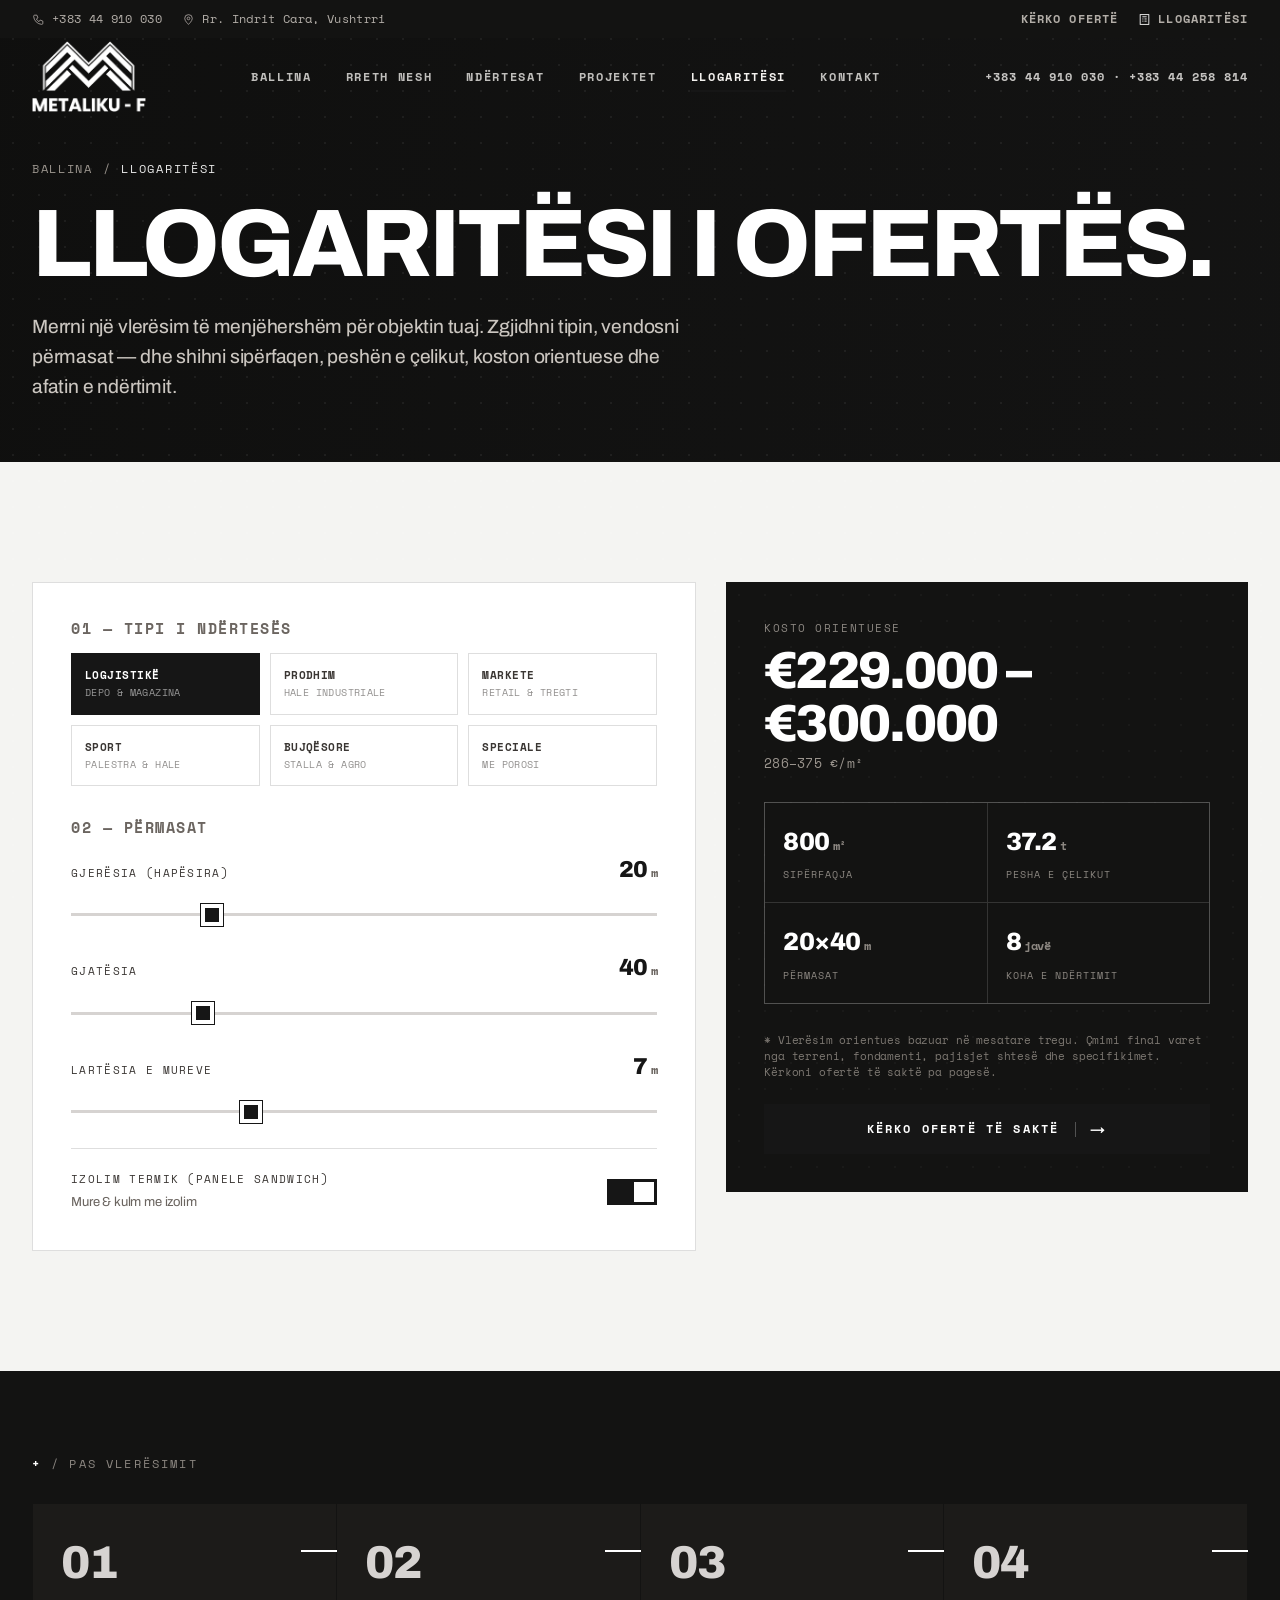
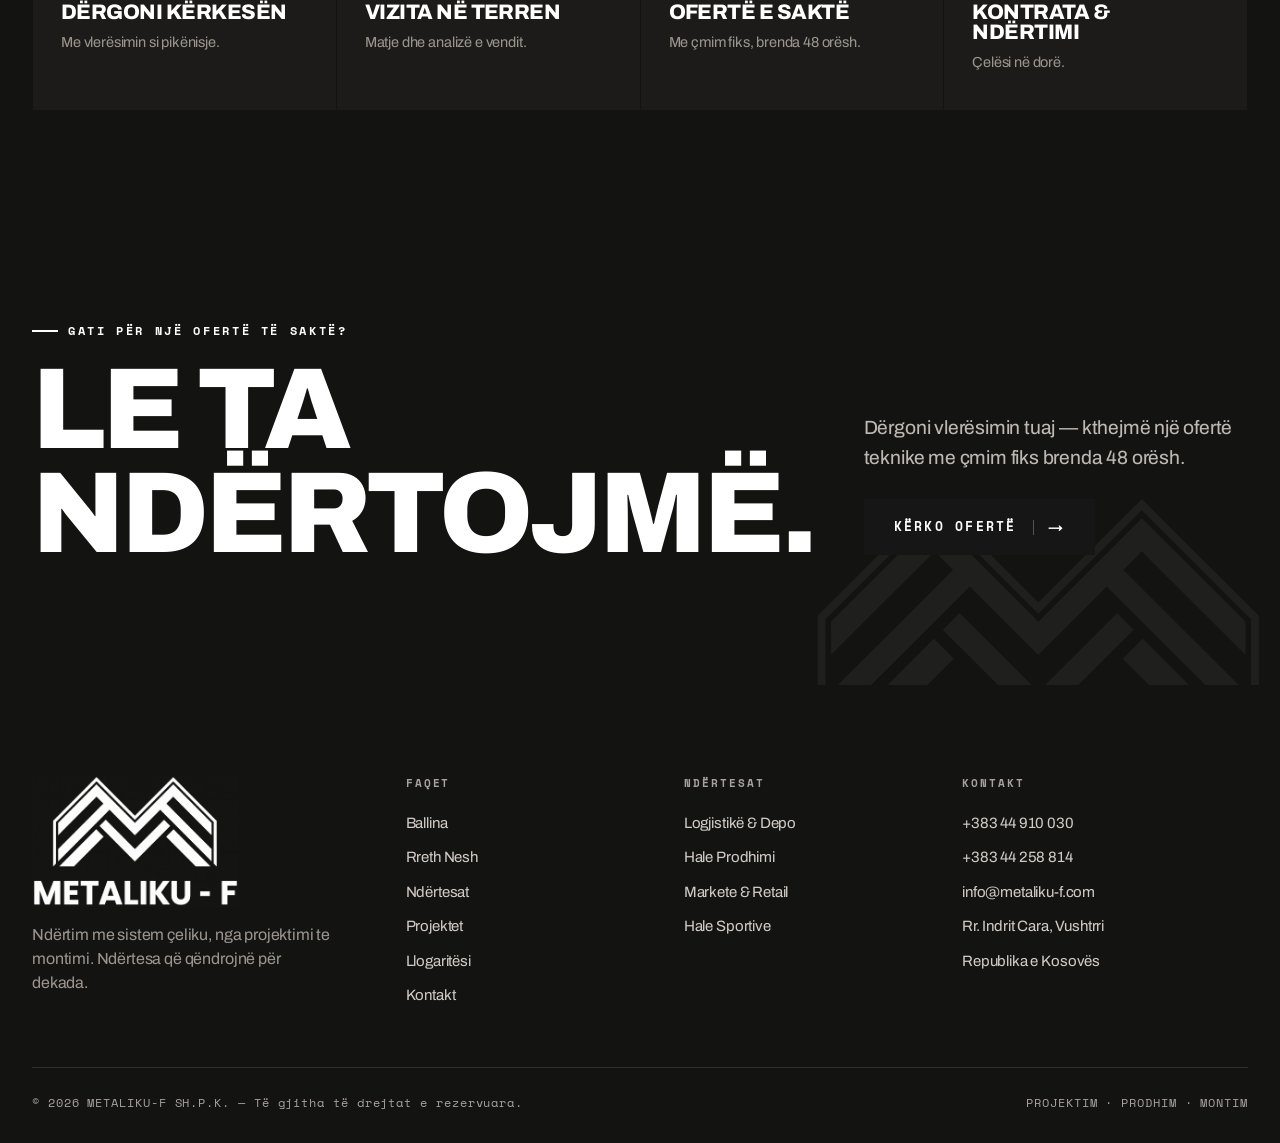
==== kalkulo.html @ 047d623b "Initial commit on Metaliku-f repo" ====
﻿<!DOCTYPE html>
<html lang="sq">
<head>
<meta charset="UTF-8">
<meta name="viewport" content="width=device-width, initial-scale=1.0">
<title>Llogaritësi i Ofertës — METALIKU-F</title>
<meta name="description" content="Llogaritësi i ofertës nga METALIKU-F — vlerësoni sipërfaqen, peshën e çelikut, koston orientuese dhe kohën e ndërtimit për objektin tuaj.">
<link rel="preconnect" href="https://fonts.googleapis.com">
<link rel="preconnect" href="https://fonts.gstatic.com" crossorigin>
<link href="https://fonts.googleapis.com/css2?family=Archivo:wght@400;500;600;700;800;900&family=Space+Mono:wght@400;700&display=swap" rel="stylesheet">
<link rel="icon" type="image/png" href="assets/logo-mark.png">
<link rel="stylesheet" href="assets/styles.css">
</head>
<body>

<div class="topbar">
  <div class="wrap topbar__in">
    <div class="topbar__l">
      <a href="tel:+383449100300"><svg class="ic" viewBox="0 0 24 24"><path d="M5 4h4l2 5-3 2a14 14 0 0 0 5 5l2-3 5 2v4a2 2 0 0 1-2 2A16 16 0 0 1 3 6a2 2 0 0 1 2-2z"/></svg> +383 44 910 030</a>
      <a class="addr" href="https://www.google.com/maps/search/?api=1&query=Rr.+Indrit+Cara,+Vushtrri,+Kosovo" target="_blank" rel="noopener"><svg class="ic" viewBox="0 0 24 24"><path d="M12 21s7-6.2 7-11a7 7 0 1 0-14 0c0 4.8 7 11 7 11z"/><circle cx="12" cy="10" r="2.5"/></svg> Rr. Indrit Cara, Vushtrri</a>
    </div>
    <div class="topbar__r">
      <a class="lk" href="kontakt.html">Kërko Ofertë</a>
      <a class="lk" href="kalkulo.html"><svg class="ic" viewBox="0 0 24 24"><rect x="4" y="3" width="16" height="18"/><path d="M8 7h8M8 11h2M12 11h4M8 15h2M12 15h4"/></svg> Llogaritësi</a>
    </div>
  </div>
</div>

<header class="hdr on-dark" data-screen-label="Header">
  <div class="wrap hdr__in">
    <a href="index.html" class="brand" aria-label="METALIKU-F"><img class="brand__logo" src="assets/logo-nav.png" alt="METALIKU-F"></a>
    <nav class="nav">
      <a href="index.html">Ballina</a>
      <a href="rreth.html">Rreth Nesh</a>
      <a href="sherbimet.html">Ndërtesat</a>
      <a href="projektet.html">Projektet</a>
      <a href="kalkulo.html" class="active">Llogaritësi</a>
      <a href="kontakt.html">Kontakt</a>
    </nav>
    <div class="hdr__right">
      <span class="hdr__phone">+383 44 910 030 · +383 44 258 814</span>
      <button class="burger" aria-label="Menu"><span></span><span></span></button>
    </div>
  </div>
</header>
<div class="mmenu">
  <a href="index.html">Ballina</a>
  <a href="rreth.html">Rreth Nesh</a>
  <a href="sherbimet.html">Ndërtesat</a>
  <a href="projektet.html">Projektet</a>
  <a href="kalkulo.html">Llogaritësi</a>
  <a href="kontakt.html">Kontakt</a>
  <div class="mm-meta">+383 44 910 030 · +383 44 258 814 · info@metaliku-f.com</div>
</div>

<section class="phero" style="padding-bottom:60px" data-screen-label="Hero — Llogaritësi">
  <div class="phero__bg ph ph--dark ph--photo" data-label="[ FOTO: STRUKTURË ÇELIKU ]" style="background-image:url('https://images.unsplash.com/photo-1623489254637-a2dd8375243d?q=72&w=1920&auto=format&fit=crop')"></div>
  <div class="phero__veil"></div>
  <div class="wrap phero__in">
    <div class="crumbs"><a href="index.html">Ballina</a> / <span>Llogaritësi</span></div>
    <h1>Llogaritësi <em>i ofertës.</em></h1>
    <p class="lede">Merrni një vlerësim të menjëhershëm për objektin tuaj. Zgjidhni tipin, vendosni përmasat — dhe shihni sipërfaqen, peshën e çelikut, koston orientuese dhe afatin e ndërtimit.</p>
  </div>
</section>

<section class="section" data-screen-label="Llogaritësi">
  <div class="wrap">
    <div class="calc" data-calc data-reveal>

      <!-- CONTROLS -->
      <div class="calc__panel">
        <h3>01 — Tipi i ndërtesës</h3>
        <div class="ctypes">
          <button class="ctype on" data-t="logjistike">Logjistikë<small>Depo & magazina</small></button>
          <button class="ctype" data-t="prodhim">Prodhim<small>Hale industriale</small></button>
          <button class="ctype" data-t="markete">Markete<small>Retail & tregti</small></button>
          <button class="ctype" data-t="sport">Sport<small>Palestra & hale</small></button>
          <button class="ctype" data-t="bujqesore">Bujqësore<small>Stalla & agro</small></button>
          <button class="ctype" data-t="speciale">Speciale<small>Me porosi</small></button>
        </div>

        <h3 style="margin-top:30px">02 — Përmasat</h3>
        <div style="margin-top:18px">
          <div class="crow">
            <div class="crow__top"><span class="crow__lab">Gjerësia (hapësira)</span><span class="crow__val"><span data-v="w">20</span><span class="u">m</span></span></div>
            <input class="slider" type="range" min="8" max="60" step="1" value="20" data-s="w">
          </div>
          <div class="crow">
            <div class="crow__top"><span class="crow__lab">Gjatësia</span><span class="crow__val"><span data-v="l">40</span><span class="u">m</span></span></div>
            <input class="slider" type="range" min="10" max="150" step="1" value="40" data-s="l">
          </div>
          <div class="crow">
            <div class="crow__top"><span class="crow__lab">Lartësia e mureve</span><span class="crow__val"><span data-v="h">7</span><span class="u">m</span></span></div>
            <input class="slider" type="range" min="4" max="14" step="1" value="7" data-s="h">
          </div>
          <div class="ctoggle">
            <div>
              <div class="crow__lab" style="margin-bottom:5px">Izolim termik (panele sandwich)</div>
              <div style="font-size:13px;color:var(--ink-3)">Mure & kulm me izolim</div>
            </div>
            <label class="switch"><input type="checkbox" data-insul checked><span class="track"></span></label>
          </div>
        </div>
      </div>

      <!-- RESULTS -->
      <div class="calc__res">
        <div class="deco deco--dots"></div>
        <div class="cres">
          <div class="cres__lab">Kosto orientuese</div>
          <div class="cres__big" data-r="price">€2.080.000 – €2.720.000</div>
          <div class="cres__sub" data-r="ppm">260–340 €/m²</div>
          <div class="cres__grid">
            <div class="cres__cell"><div class="n" data-r="area">800<span class="u">m²</span></div><div class="l">Sipërfaqja</div></div>
            <div class="cres__cell"><div class="n" data-r="steel">36.0<span class="u">t</span></div><div class="l">Pesha e çelikut</div></div>
            <div class="cres__cell"><div class="n" data-r="dim">20×40<span class="u">m</span></div><div class="l">Përmasat</div></div>
            <div class="cres__cell"><div class="n" data-r="weeks">8<span class="u">javë</span></div><div class="l">Koha e ndërtimit</div></div>
          </div>
          <div class="cres__note">* Vlerësim orientues bazuar në mesatare tregu. Çmimi final varet nga terreni, fondamenti, pajisjet shtesë dhe specifikimet. Kërkoni ofertë të saktë pa pagesë.</div>
          <a href="kontakt.html" class="btn btn--red"><span>Kërko Ofertë të Saktë <span class="arw">→</span></span></a>
        </div>
      </div>

    </div>
  </div>
</section>

<!-- HOW IT WORKS -->
<section class="section--dark section--tight" data-screen-label="Si funksionon">
  <div class="deco deco--dots"></div>
  <div class="wrap">
    <div class="idx" data-reveal style="margin-bottom:30px"><b>+</b> / Pas vlerësimit</div>
    <div class="proc">
      <div class="step" data-reveal style="background:var(--dark-2)"><div class="step__n">01</div><h3 style="color:#fff">Dërgoni kërkesën</h3><p style="color:#9a948d">Me vlerësimin si pikënisje.</p></div>
      <div class="step" data-reveal data-reveal-d="1" style="background:var(--dark-2)"><div class="step__n">02</div><h3 style="color:#fff">Vizita në terren</h3><p style="color:#9a948d">Matje dhe analizë e vendit.</p></div>
      <div class="step" data-reveal data-reveal-d="2" style="background:var(--dark-2)"><div class="step__n">03</div><h3 style="color:#fff">Ofertë e saktë</h3><p style="color:#9a948d">Me çmim fiks, brenda 48 orësh.</p></div>
      <div class="step" data-reveal data-reveal-d="3" style="background:var(--dark-2)"><div class="step__n">04</div><h3 style="color:#fff">Kontrata & ndërtimi</h3><p style="color:#9a948d">Çelësi në dorë.</p></div>
    </div>
  </div>
</section>

<section class="cta" data-screen-label="CTA">
  <div class="grid-lines"></div>
  <img class="cta__mark" src="assets/logo-mark.png" alt="">
  <div class="wrap cta__in">
    <div><span class="kicker">Gati për një ofertë të saktë?</span><h2 class="display cta__title" data-reveal>Le ta ndërtojmë.</h2></div>
    <div class="cta__r"><p class="lede" data-reveal>Dërgoni vlerësimin tuaj — kthejmë një ofertë teknike me çmim fiks brenda 48 orësh.</p><a href="kontakt.html" class="btn btn--red btn--lg" data-reveal data-reveal-d="1"><span>Kërko Ofertë <span class="arw">→</span></span></a></div>
  </div>
</section>

<footer class="ftr" data-screen-label="Footer">
  <div class="wrap">
    <div class="ftr__top">
      <div><img class="ftr__logo" src="assets/logo-full.png" alt="Metaliku-F"><p style="margin-top:16px;max-width:34ch;color:#9a948d">Ndërtim me sistem çeliku, nga projektimi te montimi. Ndërtesa që qëndrojnë për dekada.</p></div>
      <div><h4>Faqet</h4><ul><li><a href="index.html">Ballina</a></li><li><a href="rreth.html">Rreth Nesh</a></li><li><a href="sherbimet.html">Ndërtesat</a></li><li><a href="projektet.html">Projektet</a></li><li><a href="kalkulo.html">Llogaritësi</a></li><li><a href="kontakt.html">Kontakt</a></li></ul></div>
      <div><h4>Ndërtesat</h4><ul><li><a href="sherbimet.html#logjistike">Logjistikë & Depo</a></li><li><a href="sherbimet.html#prodhim">Hale Prodhimi</a></li><li><a href="sherbimet.html#markete">Markete & Retail</a></li><li><a href="sherbimet.html#sport">Hale Sportive</a></li></ul></div>
      <div><h4>Kontakt</h4><ul><li><a href="tel:+383449100300">+383 44 910 030</a></li><li><a href="tel:+38344258814">+383 44 258 814</a></li><li><a href="mailto:info@metaliku-f.com">info@metaliku-f.com</a></li><li>Rr. Indrit Cara, Vushtrri</li><li>Republika e Kosovës</li></ul></div>
    </div>
    <div class="ftr__bottom"><span>© <span data-year>2026</span> METALIKU-F SH.P.K. — Të gjitha të drejtat e rezervuara.</span><span>PROJEKTIM · PRODHIM · MONTIM</span></div>
  </div>
</footer>

<script src="assets/site.js"></script>
</body>
</html>
---- assets/styles.css ----
/* =========================================================
   ÇELIKU-V — Industrial steel construction
   Shared design system
   ========================================================= */

/* ---------- Tokens ---------- */
:root{
  --bg:#f4f4f2;          /* warm concrete */
  --paper:#ffffff;
  --ink:#161616;         /* near black */
  --ink-2:#3a3633;
  --ink-3:#6b6560;
  --steel:#a8a29e;       /* concrete gray */
  --steel-2:#d6d3d1;
  --line:rgba(22,22,22,.14);
  --line-soft:rgba(22,22,22,.08);
  --dark:#131312;        /* dark band */
  --dark-2:#1c1b19;
  --red:#161616;         /* mono accent (logo black) on light surfaces */
  --red-ink:#000000;     /* accent hover */

  --shadow:0 1px 0 rgba(0,0,0,.04), 0 18px 40px -24px rgba(0,0,0,.35);

  --font-d:"Archivo",-apple-system,system-ui,sans-serif;
  --font-m:"Space Mono",ui-monospace,monospace;

  --nav-h:78px;
  --maxw:1320px;
  --notch:14px;          /* clipped-corner size */
  --ease:cubic-bezier(.22,.61,.36,1);
}

*{box-sizing:border-box;margin:0;padding:0}
html{scroll-behavior:smooth;-webkit-text-size-adjust:100%}
body{
  font-family:var(--font-d);
  background:var(--bg);
  color:var(--ink);
  line-height:1.5;
  font-weight:420;
  letter-spacing:-.01em;
  overflow-x:hidden;
  -webkit-font-smoothing:antialiased;
  text-rendering:optimizeLegibility;
}
img{display:block;max-width:100%}
a{color:inherit;text-decoration:none}
::selection{background:var(--red);color:#fff}

/* ---------- Layout ---------- */
.wrap{max-width:var(--maxw);margin:0 auto;padding:0 32px}
.section{padding:120px 0;position:relative}
.section--dark{background:var(--dark);color:#f3f1ee}
.section--tight{padding:84px 0}
@media(max-width:780px){
  .section{padding:78px 0}
  .wrap{padding:0 20px}
}

/* ---------- Type ---------- */
.kicker{
  font-family:var(--font-m);
  font-size:12px;
  font-weight:700;
  letter-spacing:.22em;
  text-transform:uppercase;
  color:var(--red);
  display:inline-flex;
  align-items:center;
  gap:10px;
}
.kicker::before{content:"";width:26px;height:2px;background:var(--red);display:inline-block}
.kicker--plain::before{display:none}

h1,h2,h3{font-weight:800;line-height:.96;letter-spacing:-.025em;text-transform:uppercase}
.display{
  font-weight:840;
  font-size:clamp(48px,9vw,128px);
  line-height:.9;
  letter-spacing:-.035em;
  text-transform:uppercase;
}
.h2{font-size:clamp(34px,5.4vw,72px);letter-spacing:-.03em}
.h3{font-size:clamp(22px,2.6vw,30px);letter-spacing:-.02em}
.lede{
  font-size:clamp(17px,1.5vw,21px);
  line-height:1.55;
  font-weight:440;
  letter-spacing:-.01em;
  color:var(--ink-2);
  max-width:60ch;
  text-wrap:pretty;
}
.section--dark .lede{color:#bdb8b2}
.mono{font-family:var(--font-m);font-weight:400}
.muted{color:var(--ink-3)}

/* index tag like  01 / SHËRBIME */
.idx{
  font-family:var(--font-m);
  font-size:12px;
  letter-spacing:.18em;
  text-transform:uppercase;
  color:var(--ink-3);
  display:flex;align-items:center;gap:10px;
}
.idx b{color:var(--ink);font-weight:700}
.section--dark .idx{color:#8b8680}
.section--dark .idx b{color:#fff}

/* ---------- Buttons ---------- */
.btn{
  position:relative;
  display:inline-flex;
  align-items:center;
  gap:16px;
  font-family:var(--font-m);
  font-size:12px;
  font-weight:700;
  letter-spacing:.18em;
  text-transform:uppercase;
  padding:16px 24px;
  border:none;
  cursor:pointer;
  color:#fff;
  background:var(--ink);
  transition:background .3s var(--ease),transform .3s var(--ease),box-shadow .3s var(--ease);
  -webkit-tap-highlight-color:transparent;
}
.btn>span{display:inline-flex;align-items:center;gap:16px}
.btn .arw{
  font-family:var(--font-d);font-weight:700;font-size:15px;line-height:1;
  padding-left:14px;border-left:1px solid rgba(255,255,255,.26);
  transition:transform .3s var(--ease);
}
.btn:hover{transform:translateY(-2px);box-shadow:0 14px 28px -16px rgba(0,0,0,.6)}
.btn:hover .arw{transform:translateX(4px)}
.btn:active{transform:translateY(0);transition-duration:.08s}

/* default (dark) hover deepens to true black */
.btn:not(.btn--red):not(.btn--ghost):hover{background:#000}

.btn--red{background:var(--red)}
.btn--red:hover{background:var(--red-ink)}

.btn--ghost{background:transparent;color:var(--ink);box-shadow:inset 0 0 0 1px var(--ink)}
.btn--ghost .arw{border-left-color:rgba(22,22,22,.22)}
.btn--ghost:hover{background:var(--ink);color:#fff;box-shadow:inset 0 0 0 1px var(--ink)}
.btn--ghost:hover .arw{border-left-color:rgba(255,255,255,.26)}
.section--dark .btn--ghost{color:#f3f1ee;box-shadow:inset 0 0 0 1px rgba(255,255,255,.4)}
.section--dark .btn--ghost .arw{border-left-color:rgba(255,255,255,.25)}
.section--dark .btn--ghost:hover{background:#fff;color:var(--ink)}
.section--dark .btn--ghost:hover .arw{border-left-color:rgba(22,22,22,.22)}
.btn--lg{padding:19px 30px;font-size:12.5px}
.btn--block{
  display:flex;
  width:100%;
  max-width:100%;
}
.btn--block>span{
  width:100%;
  justify-content:space-between;
}
.btn--fill{overflow:hidden;isolation:isolate}
.btn--fill::before{
  content:"";
  position:absolute;
  inset:0;
  z-index:0;
  background:var(--red-ink);
  transform:scaleX(0);
  transform-origin:left center;
  transition:transform .45s var(--ease);
}
.btn--fill:hover::before{transform:scaleX(1)}
.btn--fill>span{position:relative;z-index:1}

/* text link with animated underline */
.tlink{
  font-family:var(--font-m);font-size:12.5px;font-weight:700;
  letter-spacing:.16em;text-transform:uppercase;
  display:inline-flex;align-items:center;gap:10px;position:relative;
  padding-bottom:4px;color:inherit;
}
.tlink::after{content:"";position:absolute;left:0;bottom:0;height:2px;width:100%;background:currentColor;transform:scaleX(0);transform-origin:left;transition:transform .4s var(--ease)}
.tlink:hover::after{transform:scaleX(1)}
.tlink .arw{transition:transform .4s var(--ease)}
.tlink:hover .arw{transform:translateX(6px)}
.tlink--red{color:var(--red)}

/* ---------- Header ---------- */
.hdr{
  position:fixed;top:0;left:0;right:0;z-index:100;
  height:var(--nav-h);
  display:flex;align-items:center;
  transition:background .4s var(--ease),box-shadow .4s var(--ease),height .4s var(--ease),border-color .4s var(--ease);
  border-bottom:1px solid transparent;
}
.hdr__in{display:flex;align-items:center;justify-content:space-between;width:100%;gap:24px}
.hdr.is-solid{background:rgba(244,244,242,.86);backdrop-filter:blur(14px) saturate(1.2);border-color:var(--line);height:66px}
.hdr.on-dark:not(.is-solid){color:#f3f1ee}

.brand{display:flex;align-items:center;flex-shrink:0;line-height:0}
.brand__logo{
  height:calc(var(--nav-h) - 6px);
  width:auto;
  max-width:min(360px,62vw);
  object-fit:contain;
  object-position:left center;
  display:block;
  background:transparent;
  transition:filter .35s var(--ease),height .4s var(--ease);
}
.hdr.is-solid .brand__logo{height:calc(66px - 6px)}
.hdr.on-dark:not(.is-solid) .brand__logo{
  filter:brightness(0) invert(1);
}
.hdr.is-solid .brand__logo,
.hdr:not(.on-dark) .brand__logo{
  filter:none;
}

.nav{display:flex;align-items:center;gap:6px}
.nav a{
  font-family:var(--font-m);font-size:12px;font-weight:700;letter-spacing:.14em;text-transform:uppercase;
  padding:10px 14px;position:relative;color:inherit;opacity:.78;transition:opacity .25s;
}
.nav a:hover{opacity:1}
.nav a.active{opacity:1}
.nav a.active::before{content:"";position:absolute;left:14px;right:14px;bottom:4px;height:2px;background:var(--red)}
.hdr__right{display:flex;align-items:center;gap:18px}
.hdr__phone{font-family:var(--font-m);font-size:12px;font-weight:700;letter-spacing:.08em;opacity:.8}

.burger{
  display:none;
  width:46px;height:46px;
  border:1px solid var(--line);
  background:transparent;
  color:var(--ink);
  cursor:pointer;
  position:relative;
  z-index:2;
  transition:background .3s var(--ease),border-color .3s var(--ease),color .3s var(--ease);
}
.burger span{position:absolute;left:12px;right:12px;height:2px;background:currentColor;transition:.3s var(--ease)}
.burger span:nth-child(1){top:17px}
.burger span:nth-child(2){bottom:17px}
.burger.open span:nth-child(1){top:22px;transform:rotate(45deg)}
.burger.open span:nth-child(2){bottom:22px;transform:rotate(-45deg)}
.hdr.on-dark:not(.is-solid) .burger{
  color:#fff;
  border-color:rgba(255,255,255,.42);
  background:rgba(255,255,255,.06);
}
.hdr.on-dark:not(.is-solid) .burger:hover{
  border-color:rgba(255,255,255,.7);
  background:rgba(255,255,255,.12);
}
body.menu-open .burger{
  color:#fff;
  border-color:rgba(255,255,255,.5);
  background:rgba(255,255,255,.1);
}

@media(max-width:980px){
  .nav,.hdr__phone{display:none}
  .burger{display:block}
}

/* mobile menu */
.mmenu{
  position:fixed;inset:0;z-index:108;
  background:var(--dark);
  color:#f4f2ef;
  display:flex;
  flex-direction:column;
  justify-content:center;
  padding:calc(var(--nav-h) + 32px) 40px 40px;
  gap:4px;
  clip-path:inset(0 0 100% 0);
  transition:clip-path .5s var(--ease);
  visibility:hidden;
  pointer-events:none;
}
.mmenu.open{
  clip-path:inset(0 0 0 0);
  visibility:visible;
  pointer-events:auto;
}
.mmenu a{
  font-size:clamp(28px,8vw,52px);
  font-weight:800;
  text-transform:uppercase;
  letter-spacing:-.03em;
  padding:10px 0;
  color:rgba(255,255,255,.88);
  opacity:1;
  transition:color .25s,transform .25s;
}
.mmenu a:hover,
.mmenu a.active{
  color:#fff;
  transform:translateX(8px);
}
.mmenu .mm-meta{
  margin-top:28px;
  font-family:var(--font-m);
  font-size:12px;
  letter-spacing:.1em;
  color:rgba(255,255,255,.55);
  line-height:1.7;
}
body.menu-open .hdr{
  background:rgba(19,19,18,.97);
  backdrop-filter:blur(12px);
  border-color:rgba(255,255,255,.12);
  color:#f4f2ef;
  z-index:110;
}
body.menu-open .hdr .brand__logo{filter:brightness(0) invert(1)}

/* ---------- Cards / placeholders ---------- */
.ph{
  position:relative;overflow:hidden;background:#e9e7e4;
  background-image:repeating-linear-gradient(135deg,transparent 0 16px,rgba(22,22,22,.035) 16px 32px);
  display:grid;place-items:center;color:var(--ink-3);
  border:1px solid var(--line-soft);
}
.ph::after{
  content:attr(data-label);
  font-family:var(--font-m);font-size:11px;letter-spacing:.14em;text-transform:uppercase;
  color:#8b8680;padding:6px 10px;background:rgba(244,244,242,.7);border:1px solid var(--line-soft);
}
.ph--dark{background:#1f1e1c;background-image:repeating-linear-gradient(135deg,transparent 0 16px,rgba(255,255,255,.03) 16px 32px)}
.ph--dark::after{color:#9a948d;background:rgba(0,0,0,.35);border-color:rgba(255,255,255,.08)}
.ph .corner{position:absolute;top:12px;left:12px;font-family:var(--font-m);font-size:10px;letter-spacing:.1em;color:#9a948d;display:flex;align-items:center;gap:6px}
.ph .corner::before{content:"";width:7px;height:7px;background:var(--red)}

.notch{clip-path:polygon(0 0,calc(100% - 22px) 0,100% 22px,100% 100%,22px 100%,0 calc(100% - 22px))}

/* generic card */
.card{
  background:var(--paper);border:1px solid var(--line);padding:34px 32px;position:relative;
  transition:transform .45s var(--ease),box-shadow .45s var(--ease),border-color .45s;
}
.card::before{content:"";position:absolute;left:0;top:0;height:3px;width:0;background:var(--red);transition:width .45s var(--ease)}
.card:hover{transform:translateY(-6px);box-shadow:var(--shadow);border-color:var(--ink)}
.card:hover::before{width:100%}

/* ---------- Reveal animation ---------- */
[data-reveal]{opacity:0;transform:translateY(28px);transition:opacity .8s var(--ease),transform .8s var(--ease)}
[data-reveal].in{opacity:1;transform:none}
[data-reveal-d="1"]{transition-delay:.08s}
[data-reveal-d="2"]{transition-delay:.16s}
[data-reveal-d="3"]{transition-delay:.24s}
[data-reveal-d="4"]{transition-delay:.32s}
[data-reveal-d="5"]{transition-delay:.4s}
.clip-reveal{clip-path:inset(0 100% 0 0);transition:clip-path 1s var(--ease)}
.clip-reveal.in{clip-path:inset(0 0 0 0)}
@media(prefers-reduced-motion:reduce){
  [data-reveal],.clip-reveal{opacity:1!important;transform:none!important;clip-path:none!important;transition:none}
  .veprim-gal__track{animation:none!important}
  .bhero__ln>span,.bhero__sub,.bhero__cta{opacity:1!important;transform:none!important;animation:none!important;will-change:auto}
  .btn--fill::before{display:none}
}

/* ---------- Marquee ---------- */
.marquee{background:var(--red);color:#fff;overflow:hidden;border-top:2px solid var(--ink);border-bottom:2px solid var(--ink);padding:16px 0}
.marquee--ink{background:var(--ink);color:#fff;border-color:var(--red)}
.marquee__track{display:flex;gap:0;white-space:nowrap;width:max-content;animation:marq 28s linear infinite}
.marquee:hover .marquee__track{animation-play-state:paused}
.marquee__track span{font-family:var(--font-d);font-weight:800;font-size:22px;text-transform:uppercase;letter-spacing:-.01em;padding:0 28px;display:inline-flex;align-items:center;gap:28px}
.marquee__track span::after{content:"✦";color:rgba(255,255,255,.55);font-size:14px}
@keyframes marq{to{transform:translateX(-50%)}}

/* ---------- Stats ---------- */
.stats{display:grid;grid-template-columns:repeat(4,1fr)}
.stat{padding:46px 28px;border-left:1px solid rgba(255,255,255,.13)}
.stat:first-child{border-left:none}
.stat__n{font-weight:840;font-size:clamp(44px,5.5vw,78px);line-height:.9;letter-spacing:-.04em}
.stat__n .u{color:var(--red)}
.stat__l{font-family:var(--font-m);font-size:11.5px;letter-spacing:.14em;text-transform:uppercase;color:#9a948d;margin-top:14px}
@media(max-width:780px){.stats{grid-template-columns:repeat(2,1fr)}.stat{border-top:1px solid rgba(255,255,255,.13)}.stat:nth-child(-n+2){border-top:none}.stat:nth-child(odd){border-left:none}}

/* ---------- Section heading row ---------- */
.shead{display:flex;justify-content:space-between;align-items:flex-end;gap:30px;margin-bottom:56px;flex-wrap:wrap}
.shead__t{max-width:18ch}
.section--dark .shead{border-color:rgba(255,255,255,.12)}

/* ---------- Footer ---------- */
.ftr{background:var(--dark);color:#cfcac4;padding:90px 0 32px}
.ftr a{color:#cfcac4;transition:color .25s}
.ftr a:hover{color:#fff}
.ftr__top{display:grid;grid-template-columns:1.4fr 1fr 1fr 1.2fr;gap:40px;padding-bottom:60px;border-bottom:1px solid rgba(255,255,255,.12)}
.ftr__brand{font-weight:840;font-size:30px;text-transform:uppercase;letter-spacing:-.04em;color:#fff}
.ftr h4{font-family:var(--font-m);font-size:11px;letter-spacing:.18em;text-transform:uppercase;color:var(--steel);margin-bottom:20px;font-weight:700}
.ftr ul{list-style:none;display:flex;flex-direction:column;gap:12px;font-size:15px}
.ftr__bottom{display:flex;justify-content:space-between;align-items:center;padding-top:26px;gap:16px;flex-wrap:wrap;font-family:var(--font-m);font-size:11.5px;letter-spacing:.08em;color:var(--steel)}
@media(max-width:880px){.ftr__top{grid-template-columns:1fr 1fr}}
@media(max-width:520px){.ftr__top{grid-template-columns:1fr}}

/* ---------- Utility ---------- */
.flag{display:inline-flex;align-items:center;gap:8px;font-family:var(--font-m);font-size:11px;letter-spacing:.12em;text-transform:uppercase;color:var(--ink-3)}
.hr-red{height:2px;background:var(--red);border:none;width:60px}
.grid-lines{position:absolute;inset:0;pointer-events:none;z-index:0;
  background-image:linear-gradient(90deg,var(--line-soft) 1px,transparent 1px);background-size:calc(100% / 6) 100%}
.tag{display:inline-block;font-family:var(--font-m);font-size:10.5px;font-weight:700;letter-spacing:.12em;text-transform:uppercase;padding:5px 10px;border:1px solid var(--line);color:var(--ink-2)}
.section--dark .tag{border-color:rgba(255,255,255,.2);color:#cfcac4}

/* =========================================================
   PAGE BLOCKS
   ========================================================= */

/* ---------- Hero ---------- */
.hero{position:relative;min-height:100svh;display:flex;align-items:flex-end;background:var(--dark);color:#f4f2ef;overflow:hidden;padding-bottom:72px}
.hero__bg{position:absolute;inset:-10% 0 0 0;height:120%;border:none}
.hero__bg::after{display:none}
.hero__veil{position:absolute;inset:0;background:linear-gradient(180deg,rgba(15,15,14,.55) 0%,rgba(15,15,14,.35) 40%,rgba(15,15,14,.92) 100%)}
.hero__in{position:relative;z-index:3;padding-top:140px;width:100%}
.hero__kick{color:#fff;opacity:0;animation:hRise .8s var(--ease) .2s forwards}
.hero__kick::before{background:var(--red)}
.hero__title{margin:22px 0 8px;color:#fff}
.hero__title .ln{display:block;overflow:hidden}
.hero__title .ln>span{display:block;transform:translateY(108%);animation:hRise .9s var(--ease) forwards}
.hero__title .ln:nth-child(1)>span{animation-delay:.32s}
.hero__title .ln:nth-child(2)>span{animation-delay:.46s}
.hero__title em{font-style:normal;color:var(--red)}
.hero__lede{color:#cbc6c0;margin-top:18px;opacity:0;animation:hRise .8s var(--ease) .7s forwards}
.hero__cta{display:flex;gap:14px;margin-top:38px;flex-wrap:wrap;opacity:0;animation:hRise .8s var(--ease) .85s forwards}
.hero__meta{display:flex;gap:48px;margin-top:54px;flex-wrap:wrap;opacity:0;animation:hRise .8s var(--ease) 1s forwards;border-top:1px solid rgba(255,255,255,.16);padding-top:26px}
.hero__meta b{display:block;font-size:30px;font-weight:840;letter-spacing:-.03em}
.hero__meta span{font-family:var(--font-m);font-size:11px;letter-spacing:.12em;text-transform:uppercase;color:#9a948d;margin-top:4px;display:block}
.hero__scroll{position:absolute;right:32px;bottom:34px;z-index:3;font-size:11px;letter-spacing:.2em;color:#9a948d;writing-mode:vertical-rl;animation:bob 2s ease-in-out infinite}
@keyframes hRise{to{transform:none;opacity:1}}
@keyframes bob{0%,100%{transform:translateY(0)}50%{transform:translateY(8px)}}
@media(max-width:780px){.hero__scroll{display:none}.hero__meta{gap:28px}.hero__meta b{font-size:24px}}

/* ---------- About teaser ---------- */
.about-grid{display:grid;grid-template-columns:1fr 1.1fr;gap:60px}
.about-grid__l .h2{margin-top:18px}
.about-grid--skeleton{
  grid-template-columns:1fr minmax(280px,1fr);
  gap:48px 56px;
  align-items:center;
}
.about-grid__copy .h2{margin-top:18px}
.about-grid__copy .lede{margin-top:22px}
.about-grid__copy .ticks{margin-top:26px}
.about-grid__copy .tlink{margin-top:28px}
.about-visual{
  border:1px solid var(--line);
  background:var(--dark);
  overflow:hidden;
  aspect-ratio:16/10;
  box-shadow:var(--shadow);
}
.about-visual img{
  display:block;
  width:100%;
  height:100%;
  object-fit:cover;
  object-position:58% 38%;
}
@media(max-width:980px){
  .about-grid--skeleton{grid-template-columns:1fr;gap:36px}
  .about-visual{order:-1;aspect-ratio:21/11;max-height:320px}
}
.ticks{list-style:none;margin:28px 0;display:grid;grid-template-columns:1fr 1fr;gap:14px 24px}
.ticks li{position:relative;padding-left:30px;font-size:15.5px;color:var(--ink-2)}
.ticks li::before{content:"";position:absolute;left:0;top:6px;width:16px;height:16px;background:var(--red);clip-path:polygon(0 0,100% 0,100% 60%,60% 100%,0 100%)}
@media(max-width:880px){.about-grid{grid-template-columns:1fr;gap:30px}.ticks{grid-template-columns:1fr}}

/* ---------- Services grid ---------- */
.svc-grid{display:grid;grid-template-columns:repeat(3,1fr);gap:20px}
.svc{display:flex;flex-direction:column;min-height:230px;color:inherit}
.svc__no{font-size:13px;color:var(--red);font-weight:700;letter-spacing:.1em}
.svc h3{margin:auto 0 12px;padding-top:30px;text-wrap:balance}
.svc p{font-size:15px;color:var(--ink-3);line-height:1.5}
.svc__arw{position:absolute;top:30px;right:30px;font-size:22px;color:var(--ink);transition:transform .4s var(--ease),color .4s}
.svc:hover .svc__arw{transform:translate(4px,-4px);color:var(--red)}
@media(max-width:880px){.svc-grid{grid-template-columns:1fr 1fr}}
@media(max-width:560px){.svc-grid{grid-template-columns:1fr}}

/* ---------- Projects grid ---------- */
.proj-grid{display:grid;grid-template-columns:repeat(2,1fr);gap:22px}
.proj{display:block;color:inherit}
.proj--big{grid-column:1 / -1}
.proj__img{aspect-ratio:16/10}
.proj--big .proj__img{aspect-ratio:21/8}
.proj__img .corner{z-index:2}
.proj__cap{display:flex;align-items:center;gap:16px;padding-top:18px;flex-wrap:wrap}
.proj__cap .h3{transition:color .3s}
.proj:hover .proj__cap .h3{color:var(--red)}
.proj__img::before{content:"";position:absolute;inset:0;z-index:1;background:var(--ink);opacity:0;transition:opacity .4s}
.proj:hover .proj__img::before{opacity:.06}
@media(max-width:680px){.proj-grid{grid-template-columns:1fr}}

/* ---------- Metaliku në veprim — animated project gallery ---------- */
.veprim{padding-bottom:clamp(48px,6vw,88px)}
.veprim .shead{margin-bottom:clamp(28px,4vw,48px)}
.veprim-gal{
  position:relative;
  margin-top:8px;
  overflow:hidden;
  border-top:1px solid var(--line);
  border-bottom:1px solid var(--line);
  background:var(--paper);
  padding:28px 0 32px;
}
.veprim-gal__edge{
  position:absolute;
  top:0;
  bottom:0;
  width:clamp(48px,12vw,160px);
  z-index:3;
  pointer-events:none;
}
.veprim-gal__edge--l{left:0;background:linear-gradient(90deg,var(--paper) 15%,transparent)}
.veprim-gal__edge--r{right:0;background:linear-gradient(270deg,var(--paper) 15%,transparent)}
.veprim-gal__row{overflow:hidden;padding:10px 0}
.veprim-gal__row--2{margin-top:6px}
.veprim-gal__track{
  display:flex;
  align-items:flex-end;
  gap:clamp(14px,2vw,22px);
  width:max-content;
  padding:0 clamp(20px,4vw,48px);
  will-change:transform;
}
.veprim-gal__row--1 .veprim-gal__track{animation:veprim-l 52s linear infinite}
.veprim-gal__row--2 .veprim-gal__track{animation:veprim-r 58s linear infinite}
.veprim-gal:hover .veprim-gal__track{animation-play-state:paused}
@keyframes veprim-l{to{transform:translateX(-50%)}}
@keyframes veprim-r{from{transform:translateX(-50%)}to{transform:translateX(0)}}
.veprim-card{
  flex:0 0 auto;
  color:inherit;
  display:flex;
  flex-direction:column;
  gap:12px;
  transition:transform .45s var(--ease);
}
.veprim-card:hover{transform:translateY(-6px)}
.veprim-card__frame{
  position:relative;
  overflow:hidden;
  border:1px solid var(--line);
  background:var(--ink);
  clip-path:polygon(0 0,100% 0,100% calc(100% - 14px),calc(100% - 14px) 100%,0 100%);
  transition:clip-path .4s var(--ease),border-color .35s;
}
.veprim-card:hover .veprim-card__frame{
  clip-path:polygon(0 0,100% 0,100% calc(100% - 20px),calc(100% - 20px) 100%,0 100%);
  border-color:var(--ink);
}
.veprim-card__frame--wide{width:clamp(260px,32vw,380px);aspect-ratio:16/10}
.veprim-card__frame--tall{width:clamp(200px,22vw,260px);aspect-ratio:3/4}
.veprim-card__frame--sq{width:clamp(200px,20vw,240px);aspect-ratio:1}
.veprim-card__img{
  width:100%;
  height:100%;
  background-size:cover;
  background-position:center;
  transition:transform .7s var(--ease),filter .5s;
}
.veprim-card:hover .veprim-card__img{transform:scale(1.06);filter:saturate(1.05)}
.veprim-card__bar{
  position:absolute;
  left:0;
  bottom:0;
  height:3px;
  width:0;
  background:var(--red);
  transition:width .45s var(--ease);
}
.veprim-card:hover .veprim-card__bar{width:100%}
.veprim-card__cap{display:flex;flex-direction:column;gap:4px;padding:0 2px}
.veprim-card__cat{
  font-family:var(--font-m);
  font-size:10px;
  font-weight:700;
  letter-spacing:.14em;
  text-transform:uppercase;
  color:var(--ink);
}
.veprim-card__loc{
  font-size:13px;
  color:var(--ink-3);
  letter-spacing:-.01em;
}
.veprim-card:hover .veprim-card__cat{color:var(--red)}
@media(max-width:780px){
  .veprim-gal{padding:20px 0 24px}
  .veprim-gal__row--2 .veprim-gal__track{padding-left:40px}
}
@media(prefers-reduced-motion:reduce){
  .veprim-gal__track{animation:none!important;transform:none!important}
  .veprim-card:hover{transform:none}
  .veprim-card:hover .veprim-card__img{transform:none}
}

/* ---------- CTA band ---------- */
.cta{background:var(--bg);padding:120px 0;position:relative;border-top:1px solid var(--line);overflow:hidden}
.cta__in{position:relative;z-index:2;display:grid;grid-template-columns:1.2fr 1fr;gap:50px;align-items:end}
.cta__title{margin-top:18px}
.cta__r{display:flex;flex-direction:column;gap:26px;align-items:flex-start;padding-bottom:10px}
@media(max-width:880px){.cta__in{grid-template-columns:1fr;gap:28px}}

/* ---------- Sub-page hero ---------- */
.phero{position:relative;background:var(--dark);color:#fff;padding:160px 0 70px;overflow:hidden}
.phero__bg{position:absolute;inset:0;opacity:.5}
.phero__veil{position:absolute;inset:0;background:linear-gradient(180deg,rgba(19,19,18,.6),rgba(19,19,18,.95))}
.phero__in{position:relative;z-index:2}
.phero .crumbs{font-family:var(--font-m);font-size:12px;letter-spacing:.14em;text-transform:uppercase;color:#9a948d;margin-bottom:22px;display:flex;gap:10px;align-items:center}
.phero .crumbs a{color:#9a948d}.phero .crumbs a:hover{color:#fff}
.phero .crumbs span{color:var(--red)}
.phero h1{font-size:clamp(44px,7.5vw,104px);line-height:.92;letter-spacing:-.035em;color:#fff}
.phero h1 em{font-style:normal;color:var(--red)}
.phero .lede{color:#cbc6c0;margin-top:24px}

/* ---------- About page — 3D steel skeleton ---------- */
.phero--3d{padding:0 0 0;min-height:auto;overflow:hidden}
.phero--3d .phero__bg{opacity:.22}
.phero--3d .phero__veil--3d{
  background:linear-gradient(180deg,rgba(19,19,18,.92) 0%,rgba(19,19,18,.35) 28%,rgba(19,19,18,.15) 55%,rgba(19,19,18,.88) 100%);
  pointer-events:none;
}
.phero--3d .phero__in{
  position:absolute;left:0;right:0;top:118px;z-index:4;pointer-events:none;
}
.phero--3d .kicker::before{background:#fff}
.phero--3d .phero__tag{
  font-size:clamp(15px,1.6vw,18px);
  line-height:1.5;
  color:#a39e98;
  max-width:36ch;
  margin-top:12px;
}
.steel-3d{
  position:relative;
  z-index:2;
  width:100%;
  height:min(78vh,760px);
  min-height:420px;
  margin-top:72px;
  overflow:hidden;
}
.steel-3d:not(.steel-3d--hero) canvas{
  position:absolute;
  inset:0;
  display:block;
  width:100%;
  height:100%;
  touch-action:none;
  cursor:grab;
  outline:none;
  z-index:2;
}
.steel-3d canvas:active{cursor:grabbing}
.steel-3d__hint{
  position:absolute;
  right:28px;
  bottom:20px;
  z-index:3;
  font-family:var(--font-m);
  font-size:10.5px;
  font-weight:700;
  letter-spacing:.14em;
  text-transform:uppercase;
  color:rgba(255,255,255,.38);
  pointer-events:none;
}
.steel-3d__loader{
  position:absolute;inset:0;z-index:5;
  display:flex;align-items:center;justify-content:center;
  background:rgba(19,19,18,.55);
  font-family:var(--font-m);
  font-size:11px;
  letter-spacing:.16em;
  text-transform:uppercase;
  color:#8b8680;
  transition:opacity .4s var(--ease),visibility .4s;
}
.steel-3d__loader.is-done{opacity:0;visibility:hidden;pointer-events:none}
.steel-3d canvas{opacity:1}
.steel-3d:not(.is-ready) canvas{opacity:.85}
.steel-3d.is-ready canvas{opacity:1;transition:opacity .12s var(--ease)}
@media(max-width:780px){
  .phero--3d .phero__in{top:100px}
  .steel-3d{height:min(62vh,520px);min-height:340px;margin-top:64px}
  .steel-3d__hint{right:16px;bottom:12px;font-size:9.5px}
}

/* ---------- Two-col content ---------- */
.cols{display:grid;grid-template-columns:1fr 1.15fr;gap:64px;align-items:start}
.cols--rev{grid-template-columns:1.15fr 1fr}
@media(max-width:880px){.cols,.cols--rev{grid-template-columns:1fr;gap:32px}}
.stack-img{aspect-ratio:4/5}
.stack-img.wide{aspect-ratio:4/3}

/* ---------- Values ---------- */
.vals{display:grid;grid-template-columns:repeat(3,1fr);gap:1px;background:var(--line);border:1px solid var(--line)}
.val{background:var(--bg);padding:40px 32px}
.section--dark .vals{background:rgba(255,255,255,.12)}
.section--dark .val{background:var(--dark)}
.val__n{font-family:var(--font-m);color:var(--red);font-size:13px;font-weight:700;letter-spacing:.1em}
.val h3{margin:22px 0 12px;font-size:23px}
.val p{font-size:15px;color:var(--ink-3)}
.section--dark .val p{color:#9a948d}
@media(max-width:780px){.vals{grid-template-columns:1fr}}

/* ---------- Process timeline ---------- */
.proc{display:grid;grid-template-columns:repeat(4,1fr);gap:1px;background:var(--line);border:1px solid var(--line)}
.step{background:var(--paper);padding:36px 28px;position:relative}
.step__n{font-weight:840;font-size:46px;line-height:1;color:var(--steel-2);letter-spacing:-.04em}
.step h3{font-size:21px;margin:16px 0 10px}
.step p{font-size:14.5px;color:var(--ink-3)}
.step::after{content:"";position:absolute;top:46px;right:-1px;width:0;height:2px;background:var(--red);transition:width .6s var(--ease)}
.step.in::after{width:36px}
@media(max-width:880px){.proc{grid-template-columns:1fr 1fr}}
@media(max-width:520px){.proc{grid-template-columns:1fr}}

/* ---------- Detailed service rows ---------- */
.srow{display:grid;grid-template-columns:90px 1.1fr 1fr;gap:40px;align-items:center;padding:46px 0;border-top:1px solid var(--line)}
.srow:last-child{border-bottom:1px solid var(--line)}
.srow__no{font-weight:840;font-size:30px;color:var(--steel-2);letter-spacing:-.03em}
.srow__txt h3{font-size:clamp(26px,3vw,40px);margin-bottom:14px}
.srow__txt p{color:var(--ink-2);max-width:46ch}
.srow__txt .feats{display:flex;flex-wrap:wrap;gap:8px;margin-top:18px}
.srow__img{aspect-ratio:5/3}
.srow:hover .srow__no{color:var(--red)}
.srow{transition:background .4s}
@media(max-width:880px){.srow{grid-template-columns:1fr;gap:20px;padding:36px 0}.srow__img{order:-1}}

/* ---------- Filter bar ---------- */
.filter{display:flex;gap:10px;flex-wrap:wrap;margin-bottom:44px}
.filter button{
  font-family:var(--font-m);font-size:12px;font-weight:700;letter-spacing:.12em;text-transform:uppercase;
  padding:11px 18px;background:transparent;border:1px solid var(--line);cursor:pointer;color:var(--ink-2);
  transition:.3s var(--ease);
}
.filter button:hover{border-color:var(--ink);color:var(--ink)}
.filter button.is-on{background:var(--ink);color:#fff;border-color:var(--ink)}

/* ---------- Project gallery ---------- */
.gal{display:grid;grid-template-columns:repeat(3,1fr);gap:22px}
.gal .proj__img{aspect-ratio:4/3}
@media(max-width:880px){.gal{grid-template-columns:1fr 1fr}}
@media(max-width:560px){.gal{grid-template-columns:1fr}}

/* ---------- Contact / form ---------- */
.contact{display:grid;grid-template-columns:1.1fr 1fr;gap:56px;align-items:start}
@media(max-width:880px){.contact{grid-template-columns:1fr;gap:36px}}
.form{position:relative;background:var(--paper);border:1px solid var(--line);padding:42px}
.form__grid{display:grid;grid-template-columns:1fr 1fr;gap:20px}
.field{display:flex;flex-direction:column;gap:9px;position:relative}
.field.col-2{grid-column:1 / -1}
.field label{font-family:var(--font-m);font-size:11px;font-weight:700;letter-spacing:.12em;text-transform:uppercase;color:var(--ink-2)}
.field label .req{color:var(--red)}
.field input,.field select,.field textarea{
  font-family:var(--font-d);font-size:15px;padding:14px 14px;border:1px solid var(--line);background:var(--bg);color:var(--ink);
  transition:border-color .25s,background .25s;width:100%;
}
.field textarea{resize:vertical;min-height:120px}
.field input:focus,.field select:focus,.field textarea:focus{outline:none;border-color:var(--ink);background:#fff}
.field .msg{font-family:var(--font-m);font-size:10.5px;letter-spacing:.06em;color:var(--red);height:0;overflow:hidden;opacity:0;transition:.25s}
.field.err input,.field.err select,.field.err textarea{border-color:var(--red);background:#fdf0ef}
.field.err .msg{height:auto;opacity:1}
.form__foot{margin-top:26px;display:flex;align-items:center;gap:20px;flex-wrap:wrap}
.form__note{font-family:var(--font-m);font-size:11px;color:var(--ink-3);letter-spacing:.04em}
.form.sent .form__grid,.form.sent .form__foot{display:none}
.form__ok{display:none;text-align:center;padding:20px 0}
.form.sent .form__ok{display:block;animation:hRise .6s var(--ease)}
.form__ok .check{width:64px;height:64px;background:var(--red);margin:0 auto 22px;display:grid;place-items:center;color:#fff;font-size:30px;clip-path:polygon(0 0,100% 0,100% 75%,75% 100%,0 100%)}
.form__ok h3{font-size:30px;margin-bottom:12px}

/* contact info list */
.cinfo{display:flex;flex-direction:column;gap:2px}
.cinfo__row{padding:26px 0;border-top:1px solid var(--line);display:flex;flex-direction:column;gap:6px}
.cinfo__row:first-child{border-top:none}
.cinfo__row .k{font-family:var(--font-m);font-size:11px;letter-spacing:.14em;text-transform:uppercase;color:var(--red);font-weight:700}
.cinfo__row .v{font-size:19px;font-weight:600;letter-spacing:-.01em}
.cinfo__row a.v:hover{color:var(--red)}

/* big section divider number */
.bignum{font-weight:840;font-size:clamp(80px,16vw,220px);line-height:.8;letter-spacing:-.05em;color:var(--steel-2);pointer-events:none}

/* ---------- Real photos in placeholders ---------- */
.ph--photo{background-size:cover;background-position:center;background-repeat:no-repeat;background-color:#1a1a1a;background-image:none}
.ph--photo::after{display:none!important}
.ph--photo .corner{z-index:3;background:rgba(15,15,14,.62);color:#fff;padding:5px 9px;backdrop-filter:blur(2px)}
.ph--photo .corner::before{background:var(--red)}
/* subtle bottom scrim so caption chips stay legible on project cards */
.proj__img.ph--photo::before{content:"";position:absolute;inset:0;z-index:1;background:linear-gradient(180deg,rgba(0,0,0,.18) 0%,transparent 28%);pointer-events:none}

/* ---------- Klientë & partnerë — logo strip ---------- */
.partners{
  padding-top:clamp(40px,5vw,64px);
  padding-bottom:0;
  background:var(--bg);
  border-top:1px solid var(--line);
}
.partners__head{padding-bottom:clamp(22px,3vw,32px)}
.partners-band{
  border-top:1px solid var(--line);
  border-bottom:1px solid var(--line);
  background:var(--paper);
  padding:clamp(40px,5.5vw,64px) 0;
}
.partners-band__in{
  display:flex;
  align-items:center;
  justify-content:space-between;
  gap:clamp(20px,3.5vw,48px);
  flex-wrap:nowrap;
}
.partner-logo{
  flex:1 1 0;
  min-width:0;
  display:flex;
  align-items:center;
  justify-content:center;
  gap:8px;
  color:var(--ink-3);
  opacity:.5;
  filter:grayscale(1);
  transition:opacity .4s var(--ease),color .4s var(--ease),filter .4s var(--ease);
}
.partner-logo:hover{
  opacity:1;
  color:var(--ink);
  filter:grayscale(0);
}
.partner-logo__name{
  font-weight:800;
  font-size:clamp(15px,1.65vw,22px);
  letter-spacing:-.03em;
  line-height:1;
  white-space:nowrap;
}
.partner-logo__name--light{font-weight:500;color:inherit}
.partner-logo__sub{
  font-family:var(--font-m);
  font-size:9px;
  font-weight:700;
  letter-spacing:.16em;
  text-transform:uppercase;
  margin-top:4px;
}
.partner-logo__tag{
  font-family:var(--font-m);
  font-size:10px;
  letter-spacing:.12em;
  text-transform:uppercase;
  margin-left:6px;
  padding-left:8px;
  border-left:1px solid var(--steel-2);
}
.partner-logo__mark{
  width:22px;
  height:22px;
  background:var(--ink);
  clip-path:polygon(0 0,100% 0,100% 72%,72% 100%,0 100%);
  flex-shrink:0;
  transition:background .35s;
}
.partner-logo:hover .partner-logo__mark{background:var(--red)}
.partner-logo--blocks .partner-logo__name{text-transform:uppercase}
.partner-logo--split{gap:5px}
.partner-logo--split .partner-logo__name--light{opacity:.65}
.partner-logo--bars{gap:10px}
.partner-logo--bars .partner-logo__name{text-transform:uppercase;letter-spacing:.02em}
.partner-logo__bar{
  width:clamp(14px,2vw,28px);
  height:3px;
  background:var(--steel-2);
  flex-shrink:0;
  transition:background .35s;
}
.partner-logo:hover .partner-logo__bar{background:var(--ink)}
.partner-logo--heavy .partner-logo__name{
  font-weight:900;
  font-size:clamp(16px,1.8vw,24px);
  letter-spacing:.04em;
}
.partner-logo--tech .partner-logo__name{font-weight:700;text-transform:none;letter-spacing:-.02em}
.partner-logo__pipe{
  width:2px;
  height:1.1em;
  background:var(--steel);
  flex-shrink:0;
}
.partner-logo--stack{
  flex-direction:column;
  align-items:center;
  gap:2px;
}
.partner-logo--stack .partner-logo__name{letter-spacing:.06em}
.partner-logo--steel .partner-logo__name{text-transform:none;font-weight:840}
.partner-logo--round .partner-logo__name{
  font-weight:700;
  text-transform:lowercase;
  letter-spacing:-.01em;
  font-size:clamp(14px,1.5vw,20px);
}
@media(max-width:1020px){
  .partners-band__in{
    justify-content:flex-start;
    overflow-x:auto;
    overflow-y:hidden;
    flex-wrap:nowrap;
    gap:clamp(32px,6vw,56px);
    padding-bottom:4px;
    scroll-snap-type:x proximity;
    -webkit-overflow-scrolling:touch;
    scrollbar-width:none;
  }
  .partners-band__in::-webkit-scrollbar{display:none}
  .partner-logo{
    flex:0 0 auto;
    min-width:max-content;
    scroll-snap-align:center;
    opacity:.65;
  }
}
@media(max-width:560px){
  .partners-band{padding:32px 0}
  .partner-logo{opacity:.72}
}

/* =========================================================
   ASTRON-STYLE REFRESH — lighter, benefit-led, patterns + motion
   ========================================================= */

/* ---- decorative pattern layers ---- */
.section>.wrap{position:relative;z-index:1}
.deco{position:absolute;inset:0;z-index:0;pointer-events:none}
.deco--grid{
  background-image:linear-gradient(to right,var(--line-soft) 1px,transparent 1px),linear-gradient(to bottom,var(--line-soft) 1px,transparent 1px);
  background-size:50px 50px;
  -webkit-mask-image:radial-gradient(circle at 50% 35%,#000,transparent 80%);
          mask-image:radial-gradient(circle at 50% 35%,#000,transparent 80%);
  animation:drift 50s linear infinite;
}
.deco--dots{background-image:radial-gradient(rgba(255,255,255,.06) 1.4px,transparent 1.4px);background-size:26px 26px}
.deco--dots-d{background-image:radial-gradient(rgba(22,22,22,.07) 1.4px,transparent 1.4px);background-size:26px 26px}
@keyframes drift{to{background-position:50px 50px}}

/* thin red ticker rule used as a section accent */
.rule-red{height:3px;width:48px;background:var(--red);margin-bottom:26px}

/* ---- Ken Burns motion ---- */
@keyframes kb{0%{transform:scale(1.05) translate(0,0)}100%{transform:scale(1.17) translate(-1.5%,-2%)}}
@keyframes kbz{0%{transform:scale(1.03)}100%{transform:scale(1.15)}}
@media(prefers-reduced-motion:reduce){.deco--grid{animation:none}.bhero__img,.phero__bg{animation:none!important}}

/* ---- Homepage hero (full-bleed photo + site type/buttons) ---- */
.bhero{
  position:relative;
  min-height:max(92svh,620px);
  box-sizing:border-box;
  padding-top:var(--nav-h);
  display:flex;
  align-items:center;
  justify-content:flex-start;
  background:#0a0a0a;
  color:#fff;
  overflow:hidden;
}
.bhero__model{
  position:absolute;
  inset:0;
  z-index:0;
  background:#0a0a0a;
}
.bhero__model canvas{
  display:block;
  width:100%;
  height:100%;
  touch-action:none;
  opacity:0;
  transition:opacity .7s var(--ease);
}
.bhero__model.is-ready canvas{opacity:1}
.bhero__model.is-error canvas{opacity:0}
.bhero__scrim{
  position:absolute;
  inset:0;
  z-index:1;
  pointer-events:none;
  background:
    linear-gradient(90deg,rgba(6,6,6,.88) 0%,rgba(6,6,6,.55) 42%,rgba(6,6,6,.12) 68%,rgba(6,6,6,.35) 100%),
    linear-gradient(0deg,rgba(6,6,6,.5) 0%,transparent 55%);
}
.bhero__content{
  position:relative;
  z-index:2;
  width:100%;
  max-width:28rem;
  margin-left:clamp(32px,8vw,112px);
  margin-right:auto;
  text-align:left;
  padding:24px 0;
}
.bhero__title{
  color:#fff;
  font-size:clamp(32px,4.8vw,58px);
  line-height:1.08;
  letter-spacing:-.034em;
  text-transform:uppercase;
  max-width:13ch;
  margin:0;
  -webkit-font-smoothing:antialiased;
}
.bhero__title em{font-style:normal;color:#fff}
.bhero__ln{display:block}
.bhero__ln>span{
  display:inline-block;
  opacity:0;
  transform:translate3d(0,28px,0);
  animation:bheroRise .85s var(--ease) forwards;
  backface-visibility:hidden;
  will-change:transform,opacity;
}
.bhero__ln:nth-child(1)>span{animation-delay:.22s}
.bhero__ln:nth-child(2)>span{animation-delay:.38s}
@keyframes bheroRise{to{opacity:1;transform:translate3d(0,0,0)}}
.bhero__sub{
  color:#cbc6c0;
  margin-top:16px;
  max-width:42ch;
  font-size:clamp(14px,1.15vw,17px);
  line-height:1.5;
  font-weight:440;
  letter-spacing:-.01em;
  opacity:0;
  transform:translateY(20px);
  animation:hRise .85s var(--ease) .52s forwards;
}
.bhero__cta{
  display:flex;
  flex-direction:column;
  gap:10px;
  margin-top:24px;
  width:100%;
  max-width:20rem;
  opacity:0;
  transform:translateY(20px);
  animation:hRise .85s var(--ease) .68s forwards;
}
.bhero__cta .btn--lg{
  padding:17px 22px;
  font-size:11.5px;
}
.bhero__cta .btn--block>span{width:100%;justify-content:space-between}
.bhero .btn--ghost{color:#f3f1ee;box-shadow:inset 0 0 0 1px rgba(255,255,255,.4)}
.bhero .btn--ghost .arw{border-left-color:rgba(255,255,255,.25)}
.bhero .btn--ghost:hover{background:#fff;color:var(--ink);box-shadow:inset 0 0 0 1px #fff}
.bhero .btn--ghost:hover .arw{border-left-color:rgba(22,22,22,.22)}
.bhero__scroll{position:absolute;right:32px;bottom:150px;z-index:3;font-family:var(--font-m);font-size:11px;letter-spacing:.2em;color:#9a948d;writing-mode:vertical-rl;animation:bob 2s ease-in-out infinite}
@media(max-width:780px){
  .bhero__scroll{display:none}
  .bhero__content{max-width:100%;margin-left:clamp(0px,4vw,28px);padding:20px 0}
  .bhero__title{max-width:none}
  .bhero__cta{max-width:100%}
  .bhero__scrim{
    background:
      linear-gradient(0deg,rgba(6,6,6,.9) 0%,rgba(6,6,6,.45) 50%,rgba(6,6,6,.2) 100%),
      linear-gradient(90deg,rgba(6,6,6,.82) 0%,rgba(6,6,6,.35) 100%);
  }
}

/* benefit strip pinned to bottom of hero */
.bstrip{position:relative;z-index:3;margin-top:50px;border-top:1px solid rgba(255,255,255,.2);display:grid;grid-template-columns:repeat(4,1fr)}
.bstrip__i{padding:24px 18px 30px;border-left:1px solid rgba(255,255,255,.14)}
.bstrip__i:first-child{border-left:none;padding-left:0}
.bstrip__n{font-weight:840;font-size:clamp(26px,3vw,42px);letter-spacing:-.03em;line-height:1}
.bstrip__n .u{color:var(--red)}
.bstrip__l{font-family:var(--font-m);font-size:10.5px;letter-spacing:.12em;text-transform:uppercase;color:#a39e98;margin-top:9px}
@media(max-width:780px){
  .bstrip{grid-template-columns:1fr 1fr}
  .bstrip__i{padding:18px 14px;border-top:1px solid rgba(255,255,255,.14)}
  .bstrip__i:nth-child(-n+2){border-top:none}
  .bstrip__i:nth-child(odd){border-left:none;padding-left:0}
}

/* ---- Why-us icon strip ---- */
.why{background:var(--paper)}
.why__grid{display:grid;grid-template-columns:repeat(6,1fr);border:1px solid var(--line)}
.why__item{padding:32px 22px;border-left:1px solid var(--line);display:flex;flex-direction:column;gap:16px;transition:background .35s var(--ease)}
.why__item:first-child{border-left:none}
.why__item:hover{background:var(--bg)}
.why__ic{width:32px;height:32px;color:var(--red)}
.why__ic svg{width:100%;height:100%;fill:none;stroke:currentColor;stroke-width:1.5;stroke-linecap:round;stroke-linejoin:round}
.why__t{font-weight:700;font-size:14.5px;line-height:1.25;letter-spacing:-.01em;color:var(--ink)}
@media(max-width:980px){
  .why__grid{grid-template-columns:repeat(3,1fr)}
  .why__item{border-top:1px solid var(--line)}
  .why__item:nth-child(-n+3){border-top:none}
  .why__item:nth-child(3n+1){border-left:none}
}
@media(max-width:560px){
  .why__grid{grid-template-columns:1fr 1fr}
  .why__item:nth-child(n){border-left:1px solid var(--line);border-top:1px solid var(--line)}
  .why__item:nth-child(odd){border-left:none}
  .why__item:nth-child(-n+2){border-top:none}
}

/* ---- Building-type tiles ---- */
.btiles{display:grid;grid-template-columns:repeat(3,1fr);gap:18px}
.btile{position:relative;display:block;overflow:hidden;color:#fff;min-height:360px;background:#1a1a1a}
.btile__img{position:absolute;inset:0;background-size:cover;background-position:center;transition:transform 1.2s var(--ease)}
.btile::after{content:"";position:absolute;inset:0;background:linear-gradient(180deg,rgba(10,10,10,.06) 0%,rgba(10,10,10,.12) 38%,rgba(10,10,10,.85) 100%)}
.btile:hover .btile__img{transform:scale(1.08)}
.btile__bar{position:absolute;top:0;left:0;height:3px;width:0;background:var(--red);z-index:3;transition:width .55s var(--ease)}
.btile:hover .btile__bar{width:100%}
.btile__body{position:absolute;left:0;right:0;bottom:0;z-index:2;padding:28px 26px}
.btile__no{font-family:var(--font-m);font-size:11px;letter-spacing:.18em;color:rgba(255,255,255,.72)}
.btile h3{font-size:25px;margin:10px 0 0;color:#fff;text-transform:uppercase;letter-spacing:-.02em;display:flex;justify-content:space-between;align-items:center;gap:10px}
.btile h3 .arw{color:var(--red);font-family:var(--font-d);transform:translateX(-6px);opacity:0;transition:.4s var(--ease)}
.btile:hover h3 .arw{transform:translateX(0);opacity:1}
.btile__tags{margin-top:12px;font-family:var(--font-m);font-size:11px;letter-spacing:.05em;color:rgba(255,255,255,.8);max-height:0;overflow:hidden;opacity:0;transition:max-height .45s var(--ease),opacity .45s var(--ease)}
.btile:hover .btile__tags{max-height:40px;opacity:1}
@media(max-width:880px){.btiles{grid-template-columns:1fr 1fr}}
@media(max-width:560px){.btiles{grid-template-columns:1fr}.btile{min-height:300px}.btile__tags{max-height:40px;opacity:1}}

/* ---- Light metrics band (replaces dark stats on home) ---- */
.metrics{background:var(--bg);position:relative;overflow:hidden}
.metrics__grid{display:grid;grid-template-columns:repeat(4,1fr);border-left:1px solid var(--line);border-top:1px solid var(--line)}
.metric{border-right:1px solid var(--line);border-bottom:1px solid var(--line);padding:46px 30px;background:rgba(255,255,255,.55)}
.metric__n{font-weight:840;font-size:clamp(40px,5vw,72px);line-height:.9;letter-spacing:-.04em;color:var(--ink)}
.metric__n .u{color:var(--red)}
.metric__l{font-family:var(--font-m);font-size:11px;letter-spacing:.13em;text-transform:uppercase;color:var(--ink-3);margin-top:14px}
@media(max-width:780px){.metrics__grid{grid-template-columns:1fr 1fr}}

/* ---- Reference card meta (location + m²) ---- */
.proj__meta{display:flex;gap:20px;font-family:var(--font-m);font-size:11.5px;letter-spacing:.04em;color:var(--ink-3);margin-top:8px;flex-wrap:wrap;width:100%}
.proj__meta b{color:var(--ink);font-weight:700}

/* ---- CTA → strong dark close (global) ---- */
.cta{background:var(--dark);color:#f3f1ee;border-top:none}
.cta .kicker{color:var(--red)}
.cta__title{color:#fff}
.cta .lede{color:#bdb8b2}
.cta .grid-lines{opacity:.4}

/* ---- Sub-page hero: lighter veil + cinematic motion (global) ---- */
.phero__bg{animation:kbz 28s ease-in-out infinite alternate;transform-origin:center}
.phero__veil{background:linear-gradient(100deg,rgba(14,14,13,.85) 0%,rgba(14,14,13,.52) 55%,rgba(14,14,13,.34) 100%)}

/* consultation block (Astron-style) */
.consult{display:grid;grid-template-columns:1.1fr .9fr;gap:0;border:1px solid var(--line);background:var(--paper)}
.consult__l{padding:54px 48px}
.consult__r{position:relative;min-height:340px;overflow:hidden;background:#1a1a1a}
.consult__r .btile__img{animation:kbz 30s ease-in-out infinite alternate}
.consult__phone{font-weight:840;font-size:clamp(28px,3.4vw,46px);letter-spacing:-.03em;color:var(--ink);margin:22px 0 8px;display:inline-block}
.consult__phone:hover{color:var(--red)}
@media(max-width:880px){.consult{grid-template-columns:1fr}.consult__l{padding:38px 28px}.consult__r{min-height:240px}}

/* building-type spec block */
.specs{display:flex;gap:34px;margin-top:24px;flex-wrap:wrap}
.specs>div{display:flex;flex-direction:column}
.specs b{font-weight:840;font-size:25px;letter-spacing:-.02em;color:var(--ink);line-height:1}
.specs b .u{color:var(--red)}
.specs span{font-family:var(--font-m);font-size:10.5px;letter-spacing:.12em;text-transform:uppercase;color:var(--ink-3);margin-top:7px}

/* =========================================================
   MONOCHROME — LOGO MATCH (black / white / steel)
   Brand is pure black on white; accents flip to white on dark.
   ========================================================= */

/* ---- Footer logo (full lockup, white on dark) ---- */
.ftr__logo{width:208px;max-width:62%;height:auto;display:block;filter:invert(1) brightness(2);margin-bottom:6px}

/* ---- Accents that sit on DARK surfaces → white ---- */
.section--dark .stat__n .u,
.bstrip__n .u,
.bhero h1 em,
.phero h1 em{color:#fff}
.phero .crumbs span{color:#fff;opacity:.9}
.bhero .kicker::before,
.hero__kick::before{background:#fff}
.cta .kicker{color:#fff}
.cta .kicker::before{background:#fff}
.btile h3 .arw{color:#fff}
.btile__bar{background:#fff}
.section--dark .step::after{background:#fff}

/* ---- Marquee → solid black band ---- */
.marquee{background:var(--ink)}
.marquee--ink{border-color:rgba(255,255,255,.22)}

/* ---- Form errors: monochrome (border + bold message, no red) ---- */
.field.err input,.field.err select,.field.err textarea{border-color:var(--ink);border-width:1.5px;background:#f0eeec}
.field .msg{color:var(--ink-2);font-weight:700}

/* ---- Primary button hover deepens to pure black ---- */
.btn--red:hover{background:#000}

/* ---- Faint chevron watermark on the dark CTA ---- */
.cta{position:relative;overflow:hidden}
.cta__mark{position:absolute;right:-40px;bottom:-60px;width:min(46vw,560px);opacity:.05;filter:invert(1) brightness(2);pointer-events:none;z-index:0}
.cta__in{position:relative;z-index:2}

/* =========================================================
   FEATURES — top utility bar, calculator, video modal
   ========================================================= */

/* ---- Top utility bar ---- */
.topbar{position:fixed;top:0;left:0;right:0;height:38px;z-index:101;background:var(--dark);color:#b3aea8;display:flex;align-items:center;transition:transform .4s var(--ease)}
.topbar__in{display:flex;justify-content:space-between;align-items:center;width:100%;gap:18px;font-family:var(--font-m);font-size:11.5px;letter-spacing:.03em}
.topbar__l,.topbar__r{display:flex;align-items:center;gap:20px}
.topbar a{color:inherit;display:inline-flex;align-items:center;gap:7px;transition:color .25s}
.topbar a:hover{color:#fff}
.topbar .ic{width:13px;height:13px;stroke:var(--steel);fill:none;stroke-width:1.6}
.topbar__r .lk{text-transform:uppercase;letter-spacing:.1em;font-weight:700}
.topbar__r .lk .ic{stroke:#fff}
body.tb-hide .topbar{transform:translateY(-100%)}
.hdr{top:38px}
.hdr.is-solid{top:0}
@media(max-width:820px){.topbar .addr{display:none}}
@media(max-width:520px){.topbar__in{font-size:10.5px}.topbar__r .lk:first-child{display:none}}

/* ---- Calculator ---- */
.calc{display:grid;grid-template-columns:1.12fr .88fr;gap:30px;align-items:start}
.calc__panel{background:var(--paper);border:1px solid var(--line);padding:38px}
.calc__panel h3{font-size:15px;font-family:var(--font-m);font-weight:700;letter-spacing:.1em;text-transform:uppercase;color:var(--ink-3);margin-bottom:4px}
.ctypes{display:grid;grid-template-columns:repeat(3,1fr);gap:10px;margin:18px 0 34px}
.ctype{border:1px solid var(--line);padding:15px 13px;cursor:pointer;font-family:var(--font-m);font-size:11px;letter-spacing:.04em;text-transform:uppercase;text-align:left;background:#fff;transition:.25s var(--ease);color:var(--ink-2);font-weight:700;line-height:1.2}
.ctype:hover{border-color:var(--ink)}
.ctype.on{background:var(--ink);color:#fff;border-color:var(--ink)}
.ctype small{display:block;font-size:9.5px;opacity:.55;margin-top:5px;letter-spacing:.04em;font-weight:400}
@media(max-width:520px){.ctypes{grid-template-columns:1fr 1fr}}

.crow{margin-bottom:28px}
.crow__top{display:flex;justify-content:space-between;align-items:baseline;margin-bottom:12px}
.crow__lab{font-family:var(--font-m);font-size:11px;letter-spacing:.12em;text-transform:uppercase;color:var(--ink-2)}
.crow__val{font-weight:840;font-size:23px;letter-spacing:-.02em}
.crow__val .u{color:var(--ink-3);font-family:var(--font-m);font-size:12px;font-weight:700;margin-left:3px}
.slider{-webkit-appearance:none;appearance:none;width:100%;height:3px;background:var(--steel-2);outline:none;cursor:pointer}
.slider::-webkit-slider-thumb{-webkit-appearance:none;width:22px;height:22px;background:var(--ink);cursor:pointer;border:4px solid var(--paper);box-shadow:0 0 0 1px var(--ink);transition:transform .15s}
.slider::-webkit-slider-thumb:active{transform:scale(1.15)}
.slider::-moz-range-thumb{width:22px;height:22px;background:var(--ink);cursor:pointer;border:4px solid var(--paper);box-shadow:0 0 0 1px var(--ink)}
.ctoggle{display:flex;align-items:center;justify-content:space-between;border-top:1px solid var(--line);padding-top:22px;margin-top:4px}
.switch{position:relative;width:50px;height:26px;flex:none;cursor:pointer}
.switch input{opacity:0;width:0;height:0}
.switch .track{position:absolute;inset:0;background:var(--steel-2);transition:.3s var(--ease)}
.switch .track::before{content:"";position:absolute;top:3px;left:3px;width:20px;height:20px;background:#fff;transition:.3s var(--ease)}
.switch input:checked+.track{background:var(--ink)}
.switch input:checked+.track::before{transform:translateX(24px)}

.calc__res{position:sticky;top:122px;background:var(--dark);color:#fff;padding:38px;overflow:hidden}
.calc__res .deco--dots{opacity:.5}
.cres{position:relative;z-index:1}
.cres__lab{font-family:var(--font-m);font-size:11px;letter-spacing:.14em;text-transform:uppercase;color:#8b8680}
.cres__big{font-weight:840;font-size:clamp(34px,4.4vw,52px);letter-spacing:-.035em;line-height:1.02;margin:8px 0 4px}
.cres__sub{color:#9a948d;font-size:13px;font-family:var(--font-m);letter-spacing:.02em}
.cres__grid{display:grid;grid-template-columns:1fr 1fr;gap:1px;background:rgba(255,255,255,.14);border:1px solid rgba(255,255,255,.14);margin:28px 0}
.cres__cell{background:var(--dark);padding:20px 18px}
.cres__cell .n{font-weight:840;font-size:25px;letter-spacing:-.02em}
.cres__cell .n .u{font-family:var(--font-m);font-size:12px;color:#8b8680;font-weight:700;margin-left:3px}
.cres__cell .l{font-family:var(--font-m);font-size:10px;letter-spacing:.1em;text-transform:uppercase;color:#8b8680;margin-top:7px}
.cres__note{font-family:var(--font-m);font-size:10.5px;color:#7d7872;line-height:1.55;margin-top:6px}
.calc__res .btn{width:100%;justify-content:center;margin-top:24px}
@media(max-width:880px){.calc{grid-template-columns:1fr}.calc__res{position:static}}

/* ---- Video showreel ---- */
.vbtn{display:inline-flex;align-items:center;gap:15px;cursor:pointer;background:none;border:none;color:#fff;font-family:var(--font-m);font-size:12px;letter-spacing:.14em;text-transform:uppercase;font-weight:700;padding:0}
.vbtn__play{width:56px;height:56px;border:1.5px solid rgba(255,255,255,.55);border-radius:50%;display:grid;place-items:center;transition:.3s var(--ease);flex:none}
.vbtn__play::after{content:"";border-left:14px solid currentColor;border-top:9px solid transparent;border-bottom:9px solid transparent;margin-left:5px}
.vbtn:hover .vbtn__play{background:#fff;color:var(--ink);border-color:#fff;transform:scale(1.05)}
.vbtn__play{position:relative}
.vbtn__play::before{content:"";position:absolute;inset:-1.5px;border-radius:50%;border:1.5px solid rgba(255,255,255,.4);animation:ping 2.4s ease-out infinite}
@keyframes ping{0%{transform:scale(1);opacity:.7}100%{transform:scale(1.5);opacity:0}}
.vmodal{position:fixed;inset:0;z-index:200;background:rgba(8,8,8,.93);display:flex;align-items:center;justify-content:center;padding:5vw;opacity:0;pointer-events:none;transition:opacity .4s var(--ease)}
.vmodal.open{opacity:1;pointer-events:auto}
.vmodal__box{width:min(1080px,100%);aspect-ratio:16/9;background:#0c0c0c;position:relative;border:1px solid rgba(255,255,255,.14)}
.vmodal__box .ph{position:absolute;inset:0}
.vmodal__close{position:absolute;top:-46px;right:0;background:none;border:none;color:#fff;font-family:var(--font-m);font-size:12px;letter-spacing:.14em;cursor:pointer;text-transform:uppercase;display:flex;align-items:center;gap:8px}
.vmodal video,.vmodal iframe{position:absolute;inset:0;width:100%;height:100%;display:block;border:none}
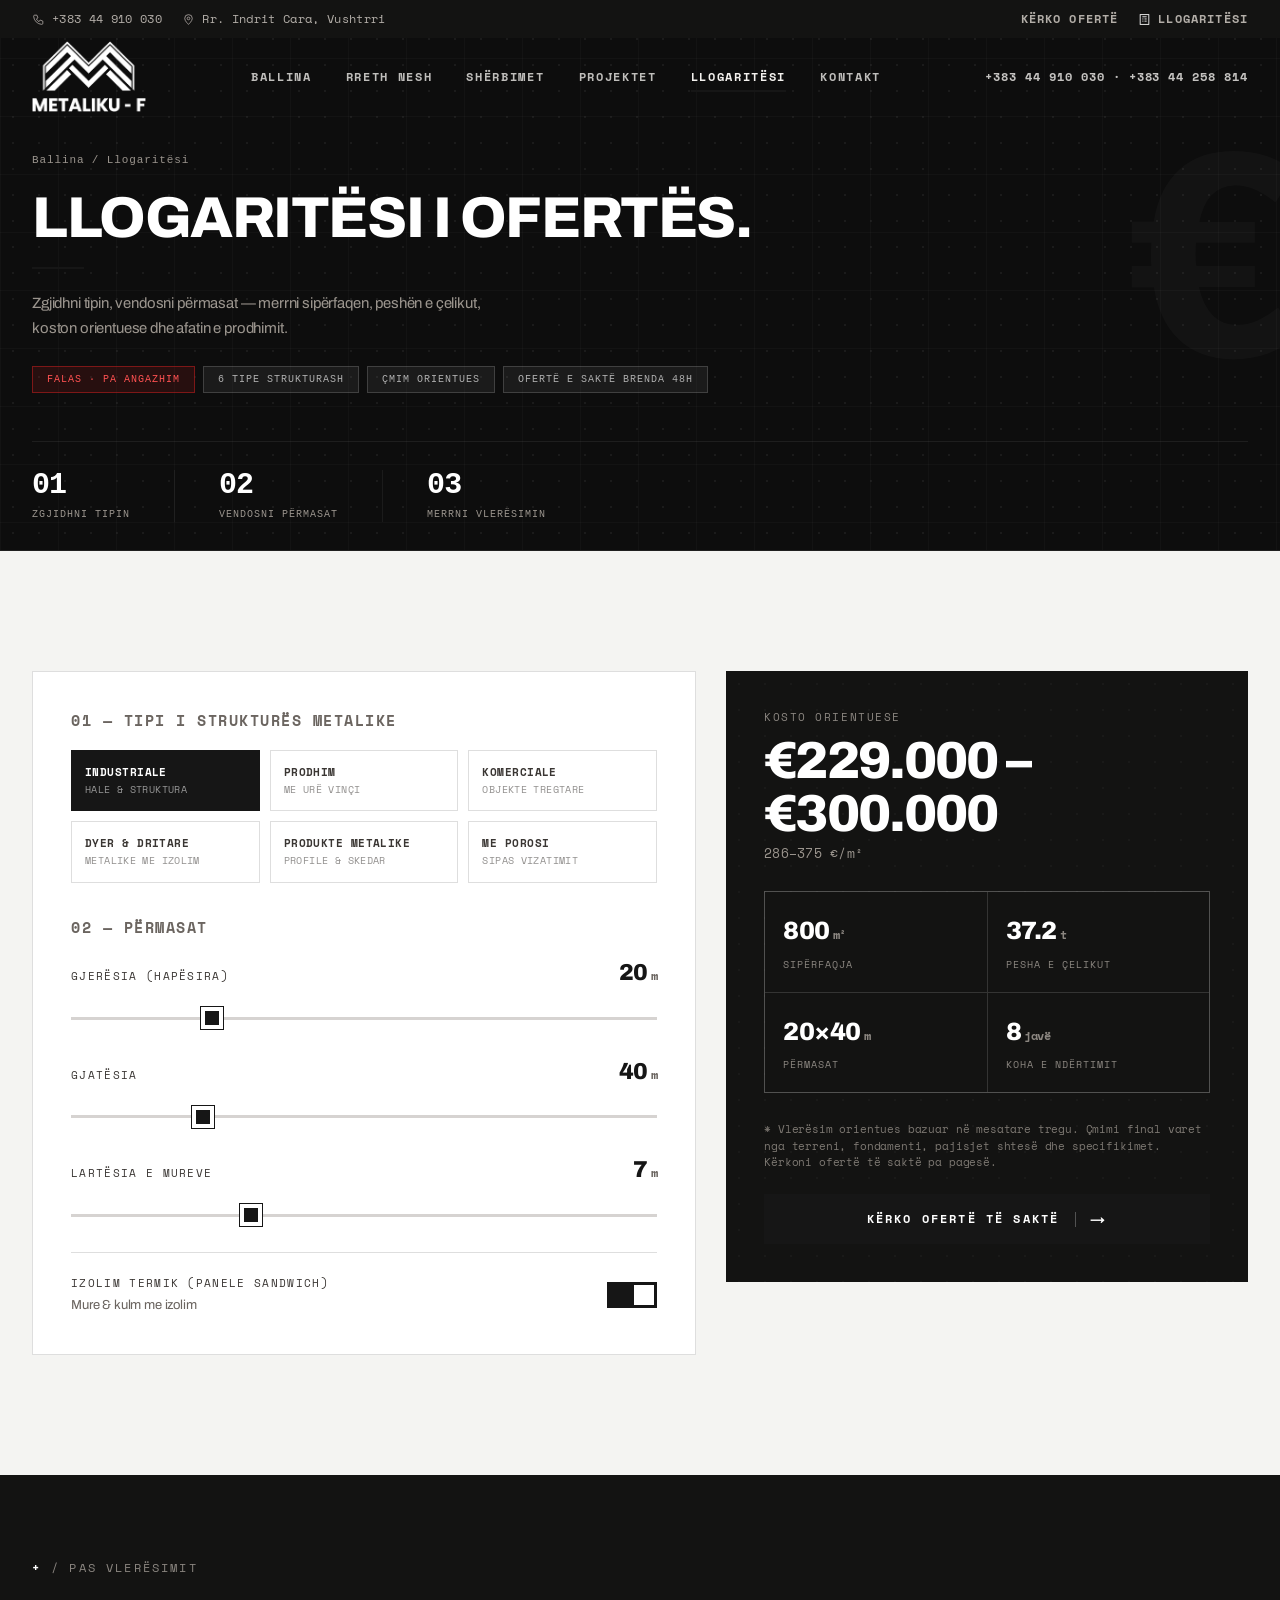
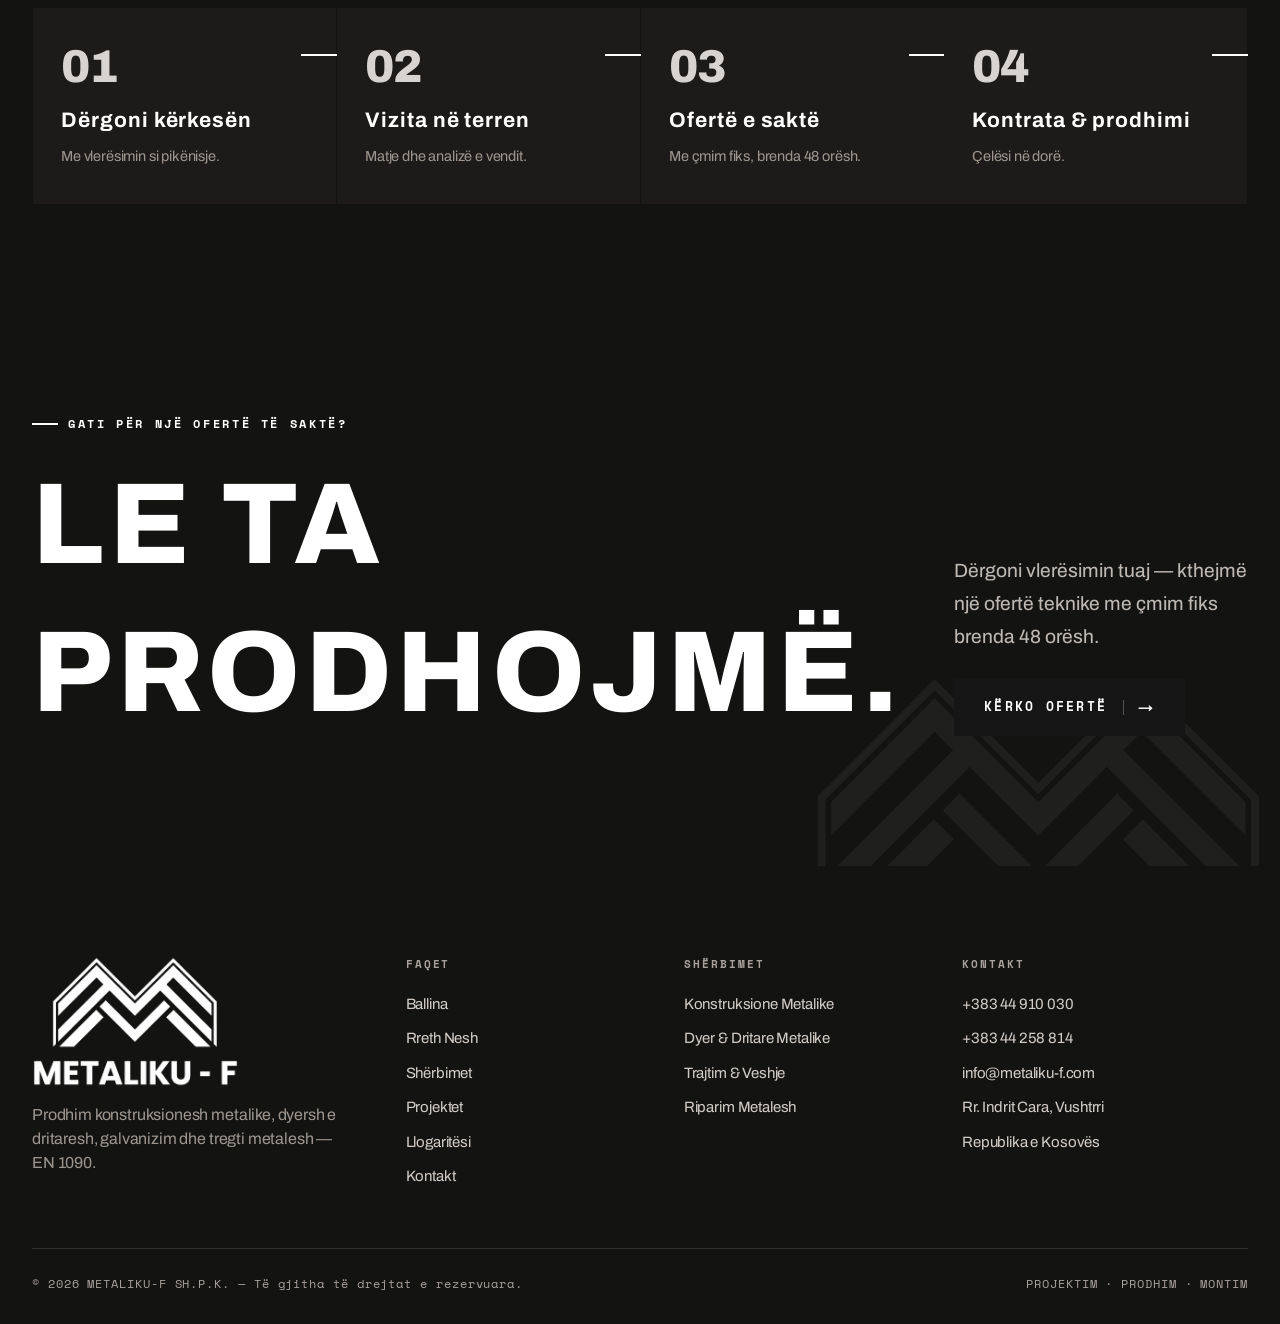
==== commit 5a2eb871: "Enhance all pages with animations, hero sections, and NACE services - Replace all 9 services on sher" ====
--- a/kalkulo.html
+++ b/kalkulo.html
@@ -3,6 +3,8 @@
 <head>
 <meta charset="UTF-8">
 <meta name="viewport" content="width=device-width, initial-scale=1.0">
+<meta http-equiv="Cache-Control" content="no-cache, no-store, must-revalidate">
+<meta http-equiv="Pragma" content="no-cache">
 <title>Llogaritësi i Ofertës — METALIKU-F</title>
 <meta name="description" content="Llogaritësi i ofertës nga METALIKU-F — vlerësoni sipërfaqen, peshën e çelikut, koston orientuese dhe kohën e ndërtimit për objektin tuaj.">
 <link rel="preconnect" href="https://fonts.googleapis.com">
@@ -32,7 +34,7 @@
     <nav class="nav">
       <a href="index.html">Ballina</a>
       <a href="rreth.html">Rreth Nesh</a>
-      <a href="sherbimet.html">Ndërtesat</a>
+      <a href="sherbimet.html">Shërbimet</a>
       <a href="projektet.html">Projektet</a>
       <a href="kalkulo.html" class="active">Llogaritësi</a>
       <a href="kontakt.html">Kontakt</a>
@@ -46,20 +48,59 @@
 <div class="mmenu">
   <a href="index.html">Ballina</a>
   <a href="rreth.html">Rreth Nesh</a>
-  <a href="sherbimet.html">Ndërtesat</a>
+  <a href="sherbimet.html">Shërbimet</a>
   <a href="projektet.html">Projektet</a>
   <a href="kalkulo.html">Llogaritësi</a>
   <a href="kontakt.html">Kontakt</a>
   <div class="mm-meta">+383 44 910 030 · +383 44 258 814 · info@metaliku-f.com</div>
 </div>
 
-<section class="phero" style="padding-bottom:60px" data-screen-label="Hero — Llogaritësi">
-  <div class="phero__bg ph ph--dark ph--photo" data-label="[ FOTO: STRUKTURË ÇELIKU ]" style="background-image:url('https://images.unsplash.com/photo-1623489254637-a2dd8375243d?q=72&w=1920&auto=format&fit=crop')"></div>
-  <div class="phero__veil"></div>
-  <div class="wrap phero__in">
-    <div class="crumbs"><a href="index.html">Ballina</a> / <span>Llogaritësi</span></div>
-    <h1>Llogaritësi <em>i ofertës.</em></h1>
-    <p class="lede">Merrni një vlerësim të menjëhershëm për objektin tuaj. Zgjidhni tipin, vendosni përmasat — dhe shihni sipërfaqen, peshën e çelikut, koston orientuese dhe afatin e ndërtimit.</p>
+<style>
+/* ── PHDR ENHANCED HERO ── */
+.phdr{position:relative;background:#0d0d0d;padding:152px 0 0;overflow:hidden;border-bottom:1px solid rgba(255,255,255,.08)}
+.phdr::before{content:'';position:absolute;inset:0;background-image:linear-gradient(rgba(255,255,255,.022) 1px,transparent 1px),linear-gradient(90deg,rgba(255,255,255,.022) 1px,transparent 1px);background-size:58px 58px;pointer-events:none}
+.phdr__wm{position:absolute;right:-1%;top:50%;transform:translateY(-50%);font-family:var(--mono,monospace);font-weight:700;color:rgba(255,255,255,.028);line-height:1;pointer-events:none;user-select:none;letter-spacing:-.04em;animation:wmIn 1.4s ease .08s both}
+@keyframes wmIn{from{opacity:0;transform:translateY(-46%) scale(.94)}to{opacity:1;transform:translateY(-50%) scale(1)}}
+.phdr__in{position:relative;z-index:2}
+.phdr__bc{font-family:var(--mono,monospace);font-size:11px;color:#9a948d;letter-spacing:.08em;margin-bottom:20px;animation:phdrFade .7s ease .04s both}
+.phdr__bc a{color:#9a948d;text-decoration:none}.phdr__bc a:hover{color:#fff}
+.phdr__h{font-size:clamp(2rem,4.5vw,4rem);font-weight:800;color:#fff;line-height:1.02;letter-spacing:-.025em;margin:0;animation:phdrUp .85s cubic-bezier(.16,1,.3,1) .12s both}
+.phdr__accent{height:2px;background:var(--red,#c41e1e);margin:20px 0 22px;width:0;animation:accentDraw .9s cubic-bezier(.16,1,.3,1) .32s forwards}
+@keyframes accentDraw{to{width:52px}}
+.phdr__p{color:#9a948d;font-size:.93rem;line-height:1.65;max-width:54ch;margin:0;animation:phdrUp .85s cubic-bezier(.16,1,.3,1) .24s both}
+.phdr__tags{display:flex;flex-wrap:wrap;gap:8px;margin-top:26px;animation:phdrUp .7s cubic-bezier(.16,1,.3,1) .38s both}
+.phdr__tag{font-family:var(--mono,monospace);font-size:10px;letter-spacing:.1em;color:rgba(255,255,255,.65);background:rgba(255,255,255,.06);border:1px solid rgba(255,255,255,.16);padding:5px 14px;text-transform:uppercase;transition:color .22s,border-color .22s,background .22s}
+.phdr__tag:hover{color:#fff;border-color:rgba(255,255,255,.38);background:rgba(255,255,255,.11)}.phdr__tag--hi{color:#ff5252;background:rgba(196,30,30,.14);border-color:rgba(196,30,30,.55)}
+.phdr__stats{display:flex;flex-wrap:wrap;margin-top:48px;border-top:1px solid rgba(255,255,255,.07);padding:28px 0;animation:phdrUp .65s cubic-bezier(.16,1,.3,1) .52s both}
+.phdr__stat{padding-right:44px;margin-right:44px;border-right:1px solid rgba(255,255,255,.06);flex-shrink:0}
+.phdr__stat:last-child{border-right:none;padding-right:0;margin-right:0}
+.phdr__sn{font-family:var(--mono,monospace);font-size:clamp(18px,2.4vw,30px);font-weight:700;color:#fff;letter-spacing:-.03em;line-height:1}
+.phdr__sn em{color:var(--red,#c41e1e);font-style:normal}
+.phdr__sl{font-family:var(--mono,monospace);font-size:10px;letter-spacing:.1em;color:#9a948d;text-transform:uppercase;margin-top:7px}
+@keyframes phdrUp{from{opacity:0;transform:translateY(22px)}to{opacity:1;transform:none}}
+@keyframes phdrFade{from{opacity:0}to{opacity:1}}
+@media(max-width:720px){.phdr{padding:132px 0 0}.phdr__stat{padding-right:28px;margin-right:28px}.phdr__stat:nth-child(2n){border-right:none;padding-right:0;margin-right:0}}
+@media(max-width:480px){.phdr__stats{gap:20px 0}.phdr__stat{min-width:45%;border-right:none;padding-right:0;margin-right:0}}
+</style>
+<!-- PAGE HEADER -->
+<section class="phdr">
+  <div class="phdr__wm" aria-hidden="true" style="font-size:clamp(140px,24vw,340px)">€</div>
+  <div class="wrap phdr__in">
+    <div class="phdr__bc"><a href="index.html">Ballina</a> / <span>Llogaritësi</span></div>
+    <h1 class="phdr__h">LLOGARITËSI I OFERTËS.</h1>
+    <div class="phdr__accent"></div>
+    <p class="phdr__p">Zgjidhni tipin, vendosni përmasat — merrni sipërfaqen, peshën e çelikut, koston orientuese dhe afatin e prodhimit.</p>
+    <div class="phdr__tags">
+      <span class="phdr__tag phdr__tag--hi">Falas · Pa angazhim</span>
+      <span class="phdr__tag">6 tipe strukturash</span>
+      <span class="phdr__tag">Çmim orientues</span>
+      <span class="phdr__tag">Ofertë e saktë brenda 48h</span>
+    </div>
+    <div class="phdr__stats">
+      <div class="phdr__stat"><div class="phdr__sn">01</div><div class="phdr__sl">Zgjidhni tipin</div></div>
+      <div class="phdr__stat"><div class="phdr__sn">02</div><div class="phdr__sl">Vendosni përmasat</div></div>
+      <div class="phdr__stat"><div class="phdr__sn">03</div><div class="phdr__sl">Merrni vlerësimin</div></div>
+    </div>
   </div>
 </section>
 
@@ -69,14 +110,14 @@
 
       <!-- CONTROLS -->
       <div class="calc__panel">
-        <h3>01 — Tipi i ndërtesës</h3>
+        <h3>01 — Tipi i strukturës metalike</h3>
         <div class="ctypes">
-          <button class="ctype on" data-t="logjistike">Logjistikë<small>Depo & magazina</small></button>
-          <button class="ctype" data-t="prodhim">Prodhim<small>Hale industriale</small></button>
-          <button class="ctype" data-t="markete">Markete<small>Retail & tregti</small></button>
-          <button class="ctype" data-t="sport">Sport<small>Palestra & hale</small></button>
-          <button class="ctype" data-t="bujqesore">Bujqësore<small>Stalla & agro</small></button>
-          <button class="ctype" data-t="speciale">Speciale<small>Me porosi</small></button>
+          <button class="ctype on" data-t="logjistike">Industriale<small>Hale & struktura</small></button>
+          <button class="ctype" data-t="prodhim">Prodhim<small>Me urë vinçi</small></button>
+          <button class="ctype" data-t="markete">Komerciale<small>Objekte tregtare</small></button>
+          <button class="ctype" data-t="sport">Dyer & Dritare<small>Metalike me izolim</small></button>
+          <button class="ctype" data-t="bujqesore">Produkte Metalike<small>Profile & skedar</small></button>
+          <button class="ctype" data-t="speciale">Me Porosi<small>Sipas vizatimit</small></button>
         </div>
 
         <h3 style="margin-top:30px">02 — Përmasat</h3>
@@ -130,11 +171,11 @@
   <div class="deco deco--dots"></div>
   <div class="wrap">
     <div class="idx" data-reveal style="margin-bottom:30px"><b>+</b> / Pas vlerësimit</div>
-    <div class="proc">
-      <div class="step" data-reveal style="background:var(--dark-2)"><div class="step__n">01</div><h3 style="color:#fff">Dërgoni kërkesën</h3><p style="color:#9a948d">Me vlerësimin si pikënisje.</p></div>
-      <div class="step" data-reveal data-reveal-d="1" style="background:var(--dark-2)"><div class="step__n">02</div><h3 style="color:#fff">Vizita në terren</h3><p style="color:#9a948d">Matje dhe analizë e vendit.</p></div>
-      <div class="step" data-reveal data-reveal-d="2" style="background:var(--dark-2)"><div class="step__n">03</div><h3 style="color:#fff">Ofertë e saktë</h3><p style="color:#9a948d">Me çmim fiks, brenda 48 orësh.</p></div>
-      <div class="step" data-reveal data-reveal-d="3" style="background:var(--dark-2)"><div class="step__n">04</div><h3 style="color:#fff">Kontrata & ndërtimi</h3><p style="color:#9a948d">Çelësi në dorë.</p></div>
+    <div class="proc" data-steps>
+      <div class="step" style="background:var(--dark-2)"><div class="step__n">01</div><h3 style="color:#fff">Dërgoni kërkesën</h3><p style="color:#9a948d">Me vlerësimin si pikënisje.</p></div>
+      <div class="step" style="background:var(--dark-2)"><div class="step__n">02</div><h3 style="color:#fff">Vizita në terren</h3><p style="color:#9a948d">Matje dhe analizë e vendit.</p></div>
+      <div class="step" style="background:var(--dark-2)"><div class="step__n">03</div><h3 style="color:#fff">Ofertë e saktë</h3><p style="color:#9a948d">Me çmim fiks, brenda 48 orësh.</p></div>
+      <div class="step" style="background:var(--dark-2)"><div class="step__n">04</div><h3 style="color:#fff">Kontrata & prodhimi</h3><p style="color:#9a948d">Çelësi në dorë.</p></div>
     </div>
   </div>
 </section>
@@ -143,7 +184,7 @@
   <div class="grid-lines"></div>
   <img class="cta__mark" src="assets/logo-mark.png" alt="">
   <div class="wrap cta__in">
-    <div><span class="kicker">Gati për një ofertë të saktë?</span><h2 class="display cta__title" data-reveal>Le ta ndërtojmë.</h2></div>
+    <div><span class="kicker">Gati për një ofertë të saktë?</span><h2 class="display cta__title" data-reveal>LE TA PRODHOJMË.</h2></div>
     <div class="cta__r"><p class="lede" data-reveal>Dërgoni vlerësimin tuaj — kthejmë një ofertë teknike me çmim fiks brenda 48 orësh.</p><a href="kontakt.html" class="btn btn--red btn--lg" data-reveal data-reveal-d="1"><span>Kërko Ofertë <span class="arw">→</span></span></a></div>
   </div>
 </section>
@@ -151,15 +192,49 @@
 <footer class="ftr" data-screen-label="Footer">
   <div class="wrap">
     <div class="ftr__top">
-      <div><img class="ftr__logo" src="assets/logo-full.png" alt="Metaliku-F"><p style="margin-top:16px;max-width:34ch;color:#9a948d">Ndërtim me sistem çeliku, nga projektimi te montimi. Ndërtesa që qëndrojnë për dekada.</p></div>
-      <div><h4>Faqet</h4><ul><li><a href="index.html">Ballina</a></li><li><a href="rreth.html">Rreth Nesh</a></li><li><a href="sherbimet.html">Ndërtesat</a></li><li><a href="projektet.html">Projektet</a></li><li><a href="kalkulo.html">Llogaritësi</a></li><li><a href="kontakt.html">Kontakt</a></li></ul></div>
-      <div><h4>Ndërtesat</h4><ul><li><a href="sherbimet.html#logjistike">Logjistikë & Depo</a></li><li><a href="sherbimet.html#prodhim">Hale Prodhimi</a></li><li><a href="sherbimet.html#markete">Markete & Retail</a></li><li><a href="sherbimet.html#sport">Hale Sportive</a></li></ul></div>
+      <div><img class="ftr__logo" src="assets/logo-full.png" alt="Metaliku-F"><p style="margin-top:16px;max-width:34ch;color:#9a948d">Prodhim konstruksionesh metalike, dyersh e dritaresh, galvanizim dhe tregti metalesh — EN 1090.</p></div>
+      <div><h4>Faqet</h4><ul><li><a href="index.html">Ballina</a></li><li><a href="rreth.html">Rreth Nesh</a></li><li><a href="sherbimet.html">Shërbimet</a></li><li><a href="projektet.html">Projektet</a></li><li><a href="kalkulo.html">Llogaritësi</a></li><li><a href="kontakt.html">Kontakt</a></li></ul></div>
+      <div><h4>Shërbimet</h4><ul><li><a href="sherbimet.html#konstruksione">Konstruksione Metalike</a></li><li><a href="sherbimet.html#dyer-dritare">Dyer &amp; Dritare Metalike</a></li><li><a href="sherbimet.html#veshja">Trajtim &amp; Veshje</a></li><li><a href="sherbimet.html#riparim">Riparim Metalesh</a></li></ul></div>
       <div><h4>Kontakt</h4><ul><li><a href="tel:+383449100300">+383 44 910 030</a></li><li><a href="tel:+38344258814">+383 44 258 814</a></li><li><a href="mailto:info@metaliku-f.com">info@metaliku-f.com</a></li><li>Rr. Indrit Cara, Vushtrri</li><li>Republika e Kosovës</li></ul></div>
     </div>
     <div class="ftr__bottom"><span>© <span data-year>2026</span> METALIKU-F SH.P.K. — Të gjitha të drejtat e rezervuara.</span><span>PROJEKTIM · PRODHIM · MONTIM</span></div>
   </div>
 </footer>
 
+<style>
+/* ── KALKULO: page-load & scroll animations ── */
+.phdr__bc{animation:phdrFade .7s ease .04s both}
+.phdr__h{animation:phdrUp .85s cubic-bezier(.16,1,.3,1) .12s both}
+.phdr__p{animation:phdrUp .85s cubic-bezier(.16,1,.3,1) .28s both}
+@keyframes phdrUp{from{opacity:0;transform:translateY(22px)}to{opacity:1;transform:none}}
+@keyframes phdrFade{from{opacity:0}to{opacity:1}}
+
+/* calculator panels slide in from sides when container is revealed */
+.calc__panel{transform:translateX(-26px);transition:transform .75s cubic-bezier(.16,1,.3,1) .18s}
+.calc__res{transform:translateX(26px);transition:transform .75s cubic-bezier(.16,1,.3,1) .32s}
+[data-calc].in .calc__panel,[data-calc].in .calc__res{transform:none}
+
+/* ctype buttons stagger fade+slide */
+.ctype{opacity:0;transform:translateY(12px);transition:opacity .42s cubic-bezier(.16,1,.3,1) var(--d,0s),transform .42s cubic-bezier(.16,1,.3,1) var(--d,0s)}
+[data-calc].in .ctype{opacity:1;transform:none}
+
+/* result cells bounce in */
+.cres__cell{opacity:0;transform:translateY(14px);transition:opacity .48s cubic-bezier(.16,1,.3,1) var(--d,0s),transform .48s cubic-bezier(.16,1,.3,1) var(--d,0s)}
+[data-calc].in .cres__cell{opacity:1;transform:none}
+
+/* step number spin on entrance */
+.step.in .step__n{animation:stepSpin .46s cubic-bezier(.34,1.56,.64,1) .06s both}
+@keyframes stepSpin{from{transform:scale(.2) rotate(-30deg);opacity:0}to{transform:scale(1) rotate(0);opacity:1}}
+</style>
+<script>
+(function(){
+  var calc = document.querySelector('[data-calc]');
+  if(!calc) return;
+  /* assign stagger delay CSS vars */
+  calc.querySelectorAll('.ctype').forEach(function(b,i){b.style.setProperty('--d',(i*.07+.38)+'s')});
+  calc.querySelectorAll('.cres__cell').forEach(function(c,i){c.style.setProperty('--d',(i*.09+.52)+'s')});
+})();
+</script>
 <script src="assets/site.js"></script>
 </body>
 </html>
--- a/assets/styles.css
+++ b/assets/styles.css
@@ -72,21 +72,36 @@
 .kicker::before{content:"";width:26px;height:2px;background:var(--red);display:inline-block}
 .kicker--plain::before{display:none}
 
-h1,h2,h3{font-weight:800;line-height:.96;letter-spacing:-.025em;text-transform:uppercase}
+h1,h2,h3{
+  font-weight:700;
+  line-height:1.42;
+  letter-spacing:.045em;
+  text-transform:none;
+  text-wrap:balance;
+  font-feature-settings:"kern" 1;
+  font-variant-ligatures:none;
+}
 .display{
-  font-weight:840;
+  font-weight:800;
   font-size:clamp(48px,9vw,128px);
-  line-height:.9;
-  letter-spacing:-.035em;
-  text-transform:uppercase;
-}
-.h2{font-size:clamp(34px,5.4vw,72px);letter-spacing:-.03em}
-.h3{font-size:clamp(22px,2.6vw,30px);letter-spacing:-.02em}
+  line-height:1.28;
+  letter-spacing:.04em;
+  text-transform:none;
+  text-wrap:balance;
+  font-variant-ligatures:none;
+}
+.h2{
+  font-size:clamp(34px,5.4vw,72px);
+  line-height:1.55;
+  letter-spacing:.06em;
+  padding-bottom:.06em;
+}
+.h3{font-size:clamp(22px,2.6vw,30px);line-height:1.38;letter-spacing:.035em}
 .lede{
   font-size:clamp(17px,1.5vw,21px);
-  line-height:1.55;
+  line-height:1.72;
   font-weight:440;
-  letter-spacing:-.01em;
+  letter-spacing:0;
   color:var(--ink-2);
   max-width:60ch;
   text-wrap:pretty;
@@ -291,7 +306,8 @@
   font-size:clamp(28px,8vw,52px);
   font-weight:800;
   text-transform:uppercase;
-  letter-spacing:-.03em;
+  letter-spacing:-.01em;
+  line-height:1.08;
   padding:10px 0;
   color:rgba(255,255,255,.88);
   opacity:1;
@@ -521,8 +537,8 @@
 .veprim-gal__row--2{margin-top:6px}
 .veprim-gal__track{
   display:flex;
-  align-items:flex-end;
-  gap:clamp(14px,2vw,22px);
+  align-items:stretch;
+  gap:clamp(16px,2.2vw,24px);
   width:max-content;
   padding:0 clamp(20px,4vw,48px);
   will-change:transform;
@@ -534,35 +550,54 @@
 @keyframes veprim-r{from{transform:translateX(-50%)}to{transform:translateX(0)}}
 .veprim-card{
   flex:0 0 auto;
+  width:clamp(240px,22vw,300px);
   color:inherit;
   display:flex;
   flex-direction:column;
   gap:12px;
-  transition:transform .45s var(--ease);
-}
-.veprim-card:hover{transform:translateY(-6px)}
+  transition:transform .45s var(--ease),box-shadow .45s var(--ease);
+}
+.veprim-card:hover{
+  transform:translateY(-5px);
+  box-shadow:0 20px 40px -28px rgba(0,0,0,.35);
+}
 .veprim-card__frame{
   position:relative;
   overflow:hidden;
+  width:100%;
+  aspect-ratio:4/3;
+  flex-shrink:0;
   border:1px solid var(--line);
   background:var(--ink);
-  clip-path:polygon(0 0,100% 0,100% calc(100% - 14px),calc(100% - 14px) 100%,0 100%);
+  clip-path:polygon(0 0,100% 0,100% calc(100% - 12px),calc(100% - 12px) 100%,0 100%);
   transition:clip-path .4s var(--ease),border-color .35s;
 }
 .veprim-card:hover .veprim-card__frame{
-  clip-path:polygon(0 0,100% 0,100% calc(100% - 20px),calc(100% - 20px) 100%,0 100%);
+  clip-path:polygon(0 0,100% 0,100% calc(100% - 16px),calc(100% - 16px) 100%,0 100%);
   border-color:var(--ink);
 }
-.veprim-card__frame--wide{width:clamp(260px,32vw,380px);aspect-ratio:16/10}
-.veprim-card__frame--tall{width:clamp(200px,22vw,260px);aspect-ratio:3/4}
-.veprim-card__frame--sq{width:clamp(200px,20vw,240px);aspect-ratio:1}
+.veprim-card__frame--wide,
+.veprim-card__frame--tall,
+.veprim-card__frame--sq{
+  width:100%;
+  aspect-ratio:4/3;
+}
+.veprim-card__frame img.veprim-card__img,
 .veprim-card__img{
   width:100%;
   height:100%;
+  object-fit:cover;
+  display:block;
   background-size:cover;
   background-position:center;
   transition:transform .7s var(--ease),filter .5s;
 }
+.veprim-card__frame:has(img.veprim-card__img) .veprim-card__img{
+  position:absolute;
+  inset:0;
+}
+.veprim--page{padding-top:0;padding-bottom:0}
+.veprim--page .veprim-gal{margin-top:0}
 .veprim-card:hover .veprim-card__img{transform:scale(1.06);filter:saturate(1.05)}
 .veprim-card__bar{
   position:absolute;
@@ -574,7 +609,14 @@
   transition:width .45s var(--ease);
 }
 .veprim-card:hover .veprim-card__bar{width:100%}
-.veprim-card__cap{display:flex;flex-direction:column;gap:4px;padding:0 2px}
+.veprim-card__cap{
+  display:flex;
+  flex-direction:column;
+  justify-content:flex-start;
+  gap:4px;
+  padding:0 2px;
+  min-height:3.25rem;
+}
 .veprim-card__cat{
   font-family:var(--font-m);
   font-size:10px;
@@ -609,12 +651,16 @@
 /* ---------- Sub-page hero ---------- */
 .phero{position:relative;background:var(--dark);color:#fff;padding:160px 0 70px;overflow:hidden}
 .phero__bg{position:absolute;inset:0;opacity:.5}
-.phero__veil{position:absolute;inset:0;background:linear-gradient(180deg,rgba(19,19,18,.6),rgba(19,19,18,.95))}
+.phero__model{position:absolute;inset:0;background:#0a0a0a;z-index:0}
+.phero__model canvas{display:block;width:100%;height:100%;opacity:0;transition:opacity .7s var(--ease)}
+.phero__model.is-ready canvas{opacity:1}
+.phero__model.is-error canvas{opacity:0}
+.phero__veil{position:absolute;inset:0;z-index:1;background:linear-gradient(180deg,rgba(19,19,18,.6),rgba(19,19,18,.95))}
 .phero__in{position:relative;z-index:2}
 .phero .crumbs{font-family:var(--font-m);font-size:12px;letter-spacing:.14em;text-transform:uppercase;color:#9a948d;margin-bottom:22px;display:flex;gap:10px;align-items:center}
 .phero .crumbs a{color:#9a948d}.phero .crumbs a:hover{color:#fff}
 .phero .crumbs span{color:var(--red)}
-.phero h1{font-size:clamp(44px,7.5vw,104px);line-height:.92;letter-spacing:-.035em;color:#fff}
+.phero h1{font-size:clamp(44px,7.5vw,104px);line-height:1.28;letter-spacing:.04em;color:#fff;text-wrap:balance;text-transform:none;font-variant-ligatures:none}
 .phero h1 em{font-style:normal;color:var(--red)}
 .phero .lede{color:#cbc6c0;margin-top:24px}
 
@@ -693,6 +739,8 @@
 
 /* ---------- Two-col content ---------- */
 .cols{display:grid;grid-template-columns:1fr 1.15fr;gap:64px;align-items:start}
+.cols .lede + .lede{margin-top:1.35em}
+.cols .h2 + .lede{margin-top:1.25em}
 .cols--rev{grid-template-columns:1.15fr 1fr}
 @media(max-width:880px){.cols,.cols--rev{grid-template-columns:1fr;gap:32px}}
 .stack-img{aspect-ratio:4/5}
@@ -711,12 +759,27 @@
 
 /* ---------- Process timeline ---------- */
 .proc{display:grid;grid-template-columns:repeat(4,1fr);gap:1px;background:var(--line);border:1px solid var(--line)}
-.step{background:var(--paper);padding:36px 28px;position:relative}
+.step{background:var(--paper);padding:36px 28px;position:relative;opacity:0}
 .step__n{font-weight:840;font-size:46px;line-height:1;color:var(--steel-2);letter-spacing:-.04em}
 .step h3{font-size:21px;margin:16px 0 10px}
 .step p{font-size:14.5px;color:var(--ink-3)}
-.step::after{content:"";position:absolute;top:46px;right:-1px;width:0;height:2px;background:var(--red);transition:width .6s var(--ease)}
+.step::after{content:"";position:absolute;top:46px;right:-1px;width:0;height:2px;background:var(--red);transition:width .55s var(--ease)}
 .step.in::after{width:36px}
+
+/* Staircase entrance — one keyframe per step for full browser compat */
+@keyframes sI1{from{opacity:0;transform:translateY(20px) scaleY(.97)}to{opacity:1;transform:translateY(0) scaleY(1)}}
+@keyframes sI2{from{opacity:0;transform:translateY(38px) scaleY(.97)}to{opacity:1;transform:translateY(0) scaleY(1)}}
+@keyframes sI3{from{opacity:0;transform:translateY(56px) scaleY(.97)}to{opacity:1;transform:translateY(0) scaleY(1)}}
+@keyframes sI4{from{opacity:0;transform:translateY(74px) scaleY(.97)}to{opacity:1;transform:translateY(0) scaleY(1)}}
+.proc.steps-in .step:nth-child(1){animation:sI1 .62s var(--ease) .05s both}
+.proc.steps-in .step:nth-child(2){animation:sI2 .62s var(--ease) .19s both}
+.proc.steps-in .step:nth-child(3){animation:sI3 .62s var(--ease) .33s both}
+.proc.steps-in .step:nth-child(4){animation:sI4 .62s var(--ease) .47s both}
+
+@media(prefers-reduced-motion:reduce){
+  .step{opacity:1!important;animation:none!important}
+  .step.in::after{width:36px}
+}
 @media(max-width:880px){.proc{grid-template-columns:1fr 1fr}}
 @media(max-width:520px){.proc{grid-template-columns:1fr}}
 
@@ -744,7 +807,35 @@
 
 /* ---------- Project gallery ---------- */
 .gal{display:grid;grid-template-columns:repeat(3,1fr);gap:22px}
-.gal .proj__img{aspect-ratio:4/3}
+.gal .proj.is-filtered-out{display:none!important}
+.gal .proj{opacity:1;transform:none;display:flex;flex-direction:column}
+.gal .proj__img{
+  position:relative;
+  display:block;
+  aspect-ratio:4/3;
+  flex-shrink:0;
+  overflow:hidden;
+  background:#1a1a1a;
+  border:1px solid var(--line-soft);
+  clip-path:none!important;
+}
+.gal .proj__img.ph{
+  display:block;
+  place-items:unset;
+  background-image:none;
+}
+.gal .proj__img.ph::after{display:none!important}
+.gal .proj__img::before{display:none!important}
+.gal .proj__img img{
+  position:absolute;
+  inset:0;
+  z-index:1;
+  width:100%;
+  height:100%;
+  object-fit:cover;
+  display:block;
+}
+.gal .proj__img .corner{z-index:3}
 @media(max-width:880px){.gal{grid-template-columns:1fr 1fr}}
 @media(max-width:560px){.gal{grid-template-columns:1fr}}
 
@@ -786,7 +877,21 @@
 .bignum{font-weight:840;font-size:clamp(80px,16vw,220px);line-height:.8;letter-spacing:-.05em;color:var(--steel-2);pointer-events:none}
 
 /* ---------- Real photos in placeholders ---------- */
-.ph--photo{background-size:cover;background-position:center;background-repeat:no-repeat;background-color:#1a1a1a;background-image:none}
+.ph--photo{background-color:#1a1a1a}
+.ph--photo:not(:has(>img)){
+  background-size:cover;
+  background-position:center;
+  background-repeat:no-repeat;
+}
+.ph--photo>img{
+  position:absolute;
+  inset:0;
+  z-index:1;
+  width:100%;
+  height:100%;
+  object-fit:cover;
+  display:block;
+}
 .ph--photo::after{display:none!important}
 .ph--photo .corner{z-index:3;background:rgba(15,15,14,.62);color:#fff;padding:5px 9px;backdrop-filter:blur(2px)}
 .ph--photo .corner::before{background:var(--red)}
@@ -1005,12 +1110,14 @@
 .bhero__title{
   color:#fff;
   font-size:clamp(32px,4.8vw,58px);
-  line-height:1.08;
-  letter-spacing:-.034em;
-  text-transform:uppercase;
+  line-height:1.38;
+  letter-spacing:.045em;
+  text-transform:none;
   max-width:13ch;
   margin:0;
   -webkit-font-smoothing:antialiased;
+  text-wrap:balance;
+  font-variant-ligatures:none;
 }
 .bhero__title em{font-style:normal;color:#fff}
 .bhero__ln{display:block}
@@ -1055,6 +1162,10 @@
 .bhero__cta .btn--block>span{width:100%;justify-content:space-between}
 .bhero .btn--ghost{color:#f3f1ee;box-shadow:inset 0 0 0 1px rgba(255,255,255,.4)}
 .bhero .btn--ghost .arw{border-left-color:rgba(255,255,255,.25)}
+.bhero .crumbs{font-family:var(--font-m);font-size:11px;letter-spacing:.14em;text-transform:uppercase;color:#7a7570;margin-bottom:20px;display:flex;gap:8px;align-items:center;opacity:0;animation:hRise .7s var(--ease) .1s forwards}
+.bhero .crumbs a{color:#7a7570;text-decoration:none}
+.bhero .crumbs a:hover{color:#ccc}
+.bhero .crumbs span{color:#fff;opacity:.75}
 .bhero .btn--ghost:hover{background:#fff;color:var(--ink);box-shadow:inset 0 0 0 1px #fff}
 .bhero .btn--ghost:hover .arw{border-left-color:rgba(22,22,22,.22)}
 .bhero__scroll{position:absolute;right:32px;bottom:150px;z-index:3;font-family:var(--font-m);font-size:11px;letter-spacing:.2em;color:#9a948d;writing-mode:vertical-rl;animation:bob 2s ease-in-out infinite}
@@ -1116,7 +1227,7 @@
 .btile:hover .btile__bar{width:100%}
 .btile__body{position:absolute;left:0;right:0;bottom:0;z-index:2;padding:28px 26px}
 .btile__no{font-family:var(--font-m);font-size:11px;letter-spacing:.18em;color:rgba(255,255,255,.72)}
-.btile h3{font-size:25px;margin:10px 0 0;color:#fff;text-transform:uppercase;letter-spacing:-.02em;display:flex;justify-content:space-between;align-items:center;gap:10px}
+.btile h3{font-size:25px;margin:10px 0 0;color:#fff;text-transform:none;letter-spacing:.035em;line-height:1.16;display:flex;justify-content:space-between;align-items:center;gap:10px}
 .btile h3 .arw{color:var(--red);font-family:var(--font-d);transform:translateX(-6px);opacity:0;transition:.4s var(--ease)}
 .btile:hover h3 .arw{transform:translateX(0);opacity:1}
 .btile__tags{margin-top:12px;font-family:var(--font-m);font-size:11px;letter-spacing:.05em;color:rgba(255,255,255,.8);max-height:0;overflow:hidden;opacity:0;transition:max-height .45s var(--ease),opacity .45s var(--ease)}
@@ -1272,6 +1383,17 @@
 .vbtn__play{position:relative}
 .vbtn__play::before{content:"";position:absolute;inset:-1.5px;border-radius:50%;border:1.5px solid rgba(255,255,255,.4);animation:ping 2.4s ease-out infinite}
 @keyframes ping{0%{transform:scale(1);opacity:.7}100%{transform:scale(1.5);opacity:0}}
+/* ---------- Page transition veil ---------- */
+#pg-veil{
+  position:fixed;inset:0;
+  background:#0f0f0e;
+  z-index:99998;
+  pointer-events:none;
+  opacity:1;
+  transition:opacity .38s cubic-bezier(.22,.61,.36,1);
+}
+#pg-veil.pg-in{opacity:0}
+
 .vmodal{position:fixed;inset:0;z-index:200;background:rgba(8,8,8,.93);display:flex;align-items:center;justify-content:center;padding:5vw;opacity:0;pointer-events:none;transition:opacity .4s var(--ease)}
 .vmodal.open{opacity:1;pointer-events:auto}
 .vmodal__box{width:min(1080px,100%);aspect-ratio:16/9;background:#0c0c0c;position:relative;border:1px solid rgba(255,255,255,.14)}
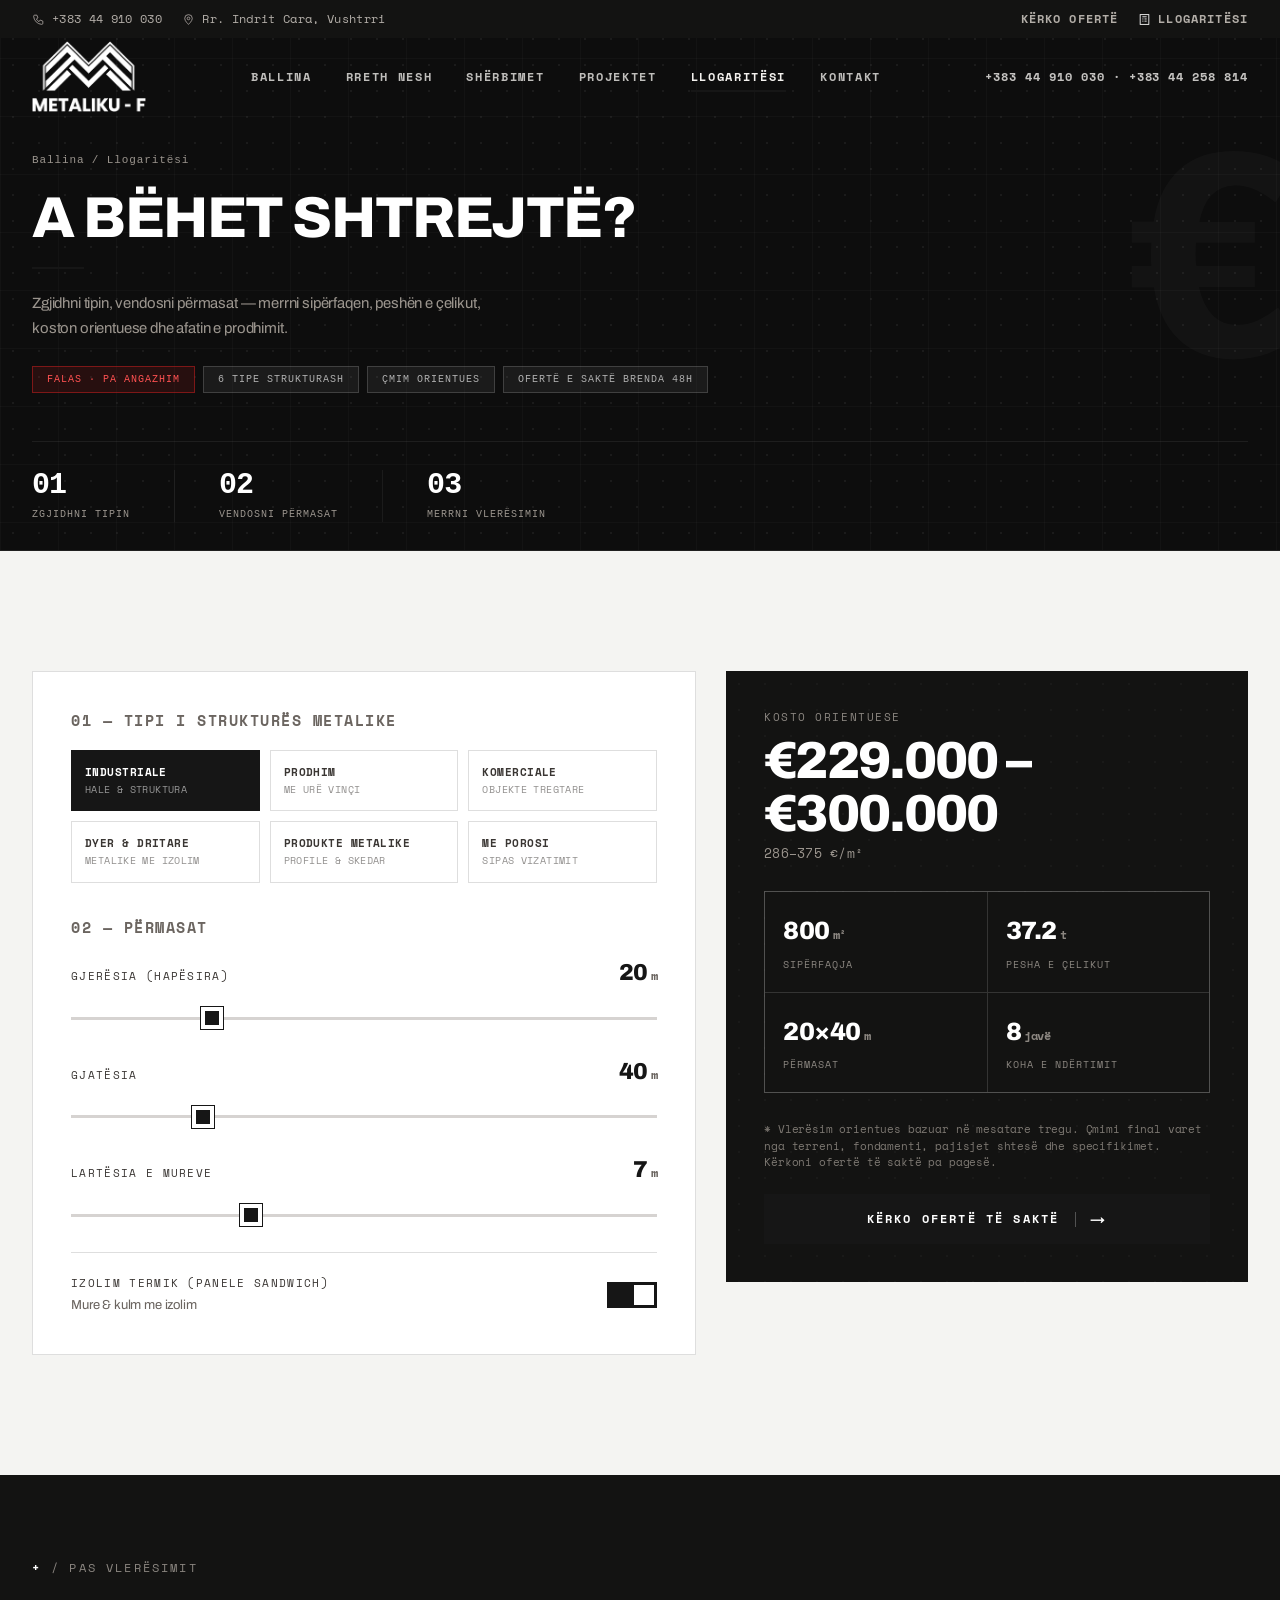
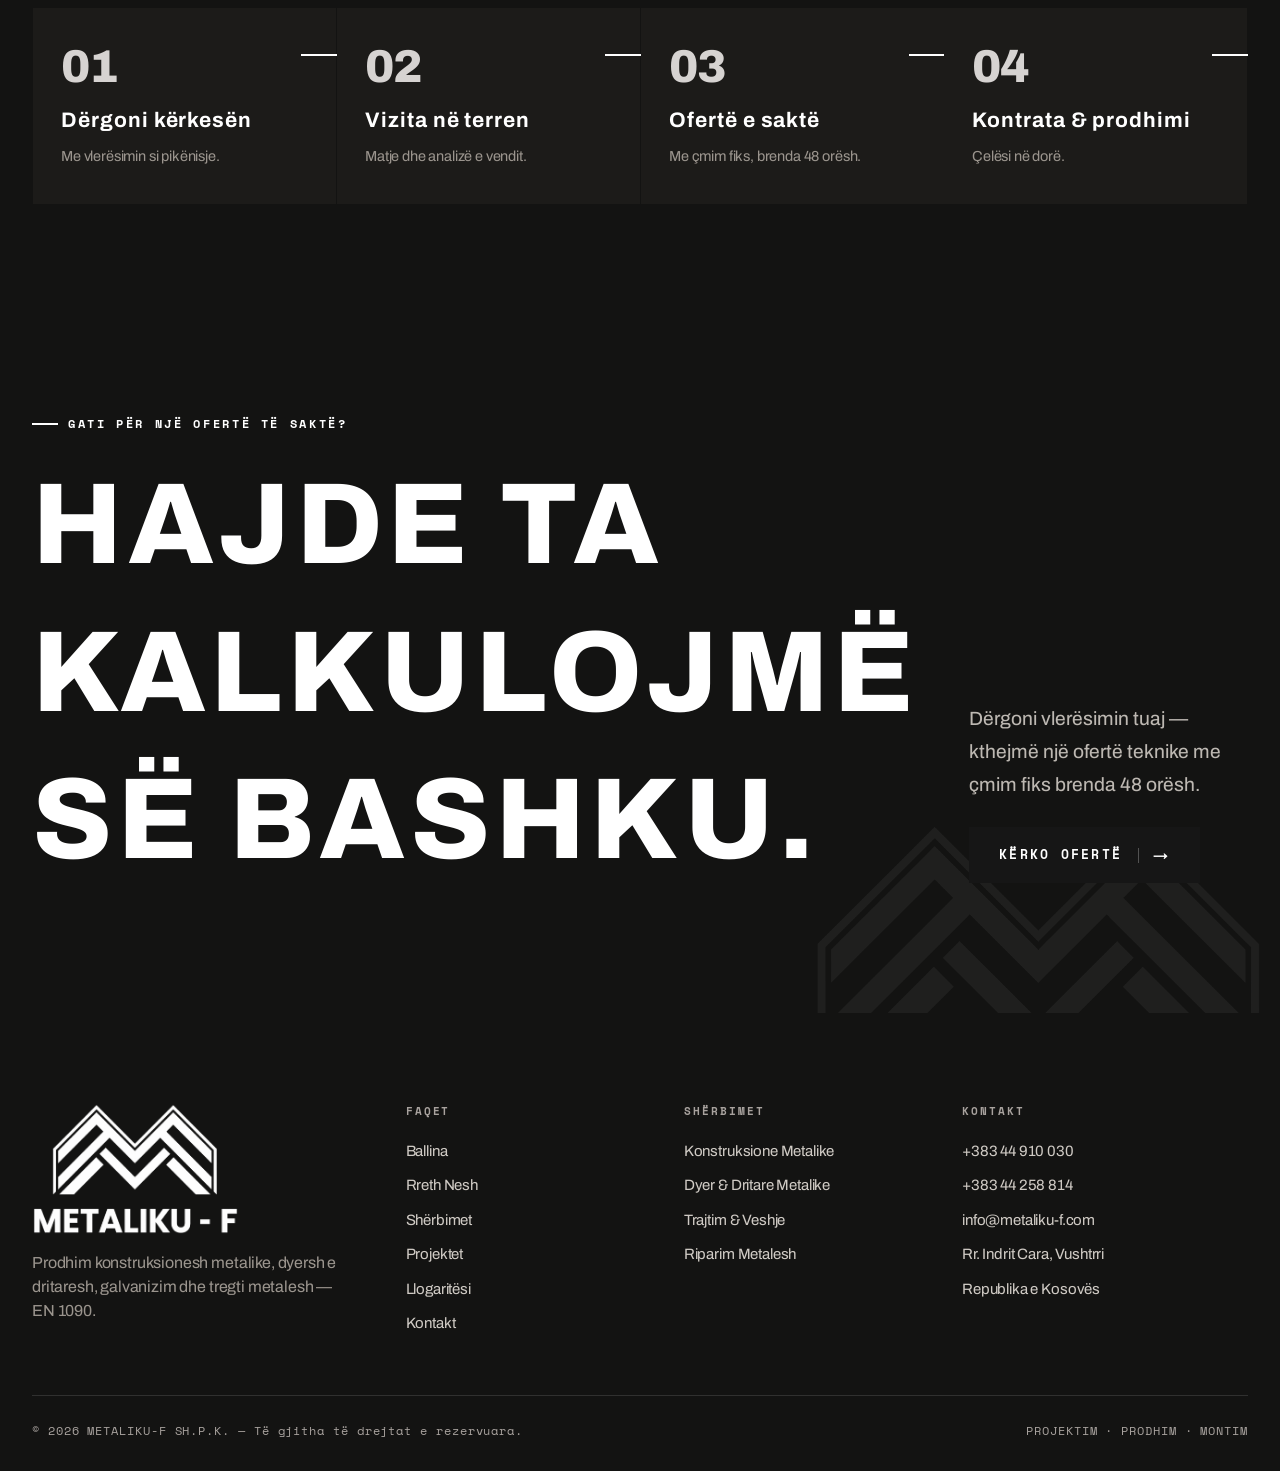
==== commit 1d3d0ae4: "Update CTA section text and page improvements" ====
--- a/kalkulo.html
+++ b/kalkulo.html
@@ -87,7 +87,7 @@
   <div class="phdr__wm" aria-hidden="true" style="font-size:clamp(140px,24vw,340px)">€</div>
   <div class="wrap phdr__in">
     <div class="phdr__bc"><a href="index.html">Ballina</a> / <span>Llogaritësi</span></div>
-    <h1 class="phdr__h">LLOGARITËSI I OFERTËS.</h1>
+    <h1 class="phdr__h">A BËHET SHTREJTË?</h1>
     <div class="phdr__accent"></div>
     <p class="phdr__p">Zgjidhni tipin, vendosni përmasat — merrni sipërfaqen, peshën e çelikut, koston orientuese dhe afatin e prodhimit.</p>
     <div class="phdr__tags">
@@ -184,7 +184,7 @@
   <div class="grid-lines"></div>
   <img class="cta__mark" src="assets/logo-mark.png" alt="">
   <div class="wrap cta__in">
-    <div><span class="kicker">Gati për një ofertë të saktë?</span><h2 class="display cta__title" data-reveal>LE TA PRODHOJMË.</h2></div>
+    <div><span class="kicker">Gati për një ofertë të saktë?</span><h2 class="display cta__title" data-reveal>HAJDE TA KALKULOJMË SË BASHKU.</h2></div>
     <div class="cta__r"><p class="lede" data-reveal>Dërgoni vlerësimin tuaj — kthejmë një ofertë teknike me çmim fiks brenda 48 orësh.</p><a href="kontakt.html" class="btn btn--red btn--lg" data-reveal data-reveal-d="1"><span>Kërko Ofertë <span class="arw">→</span></span></a></div>
   </div>
 </section>
